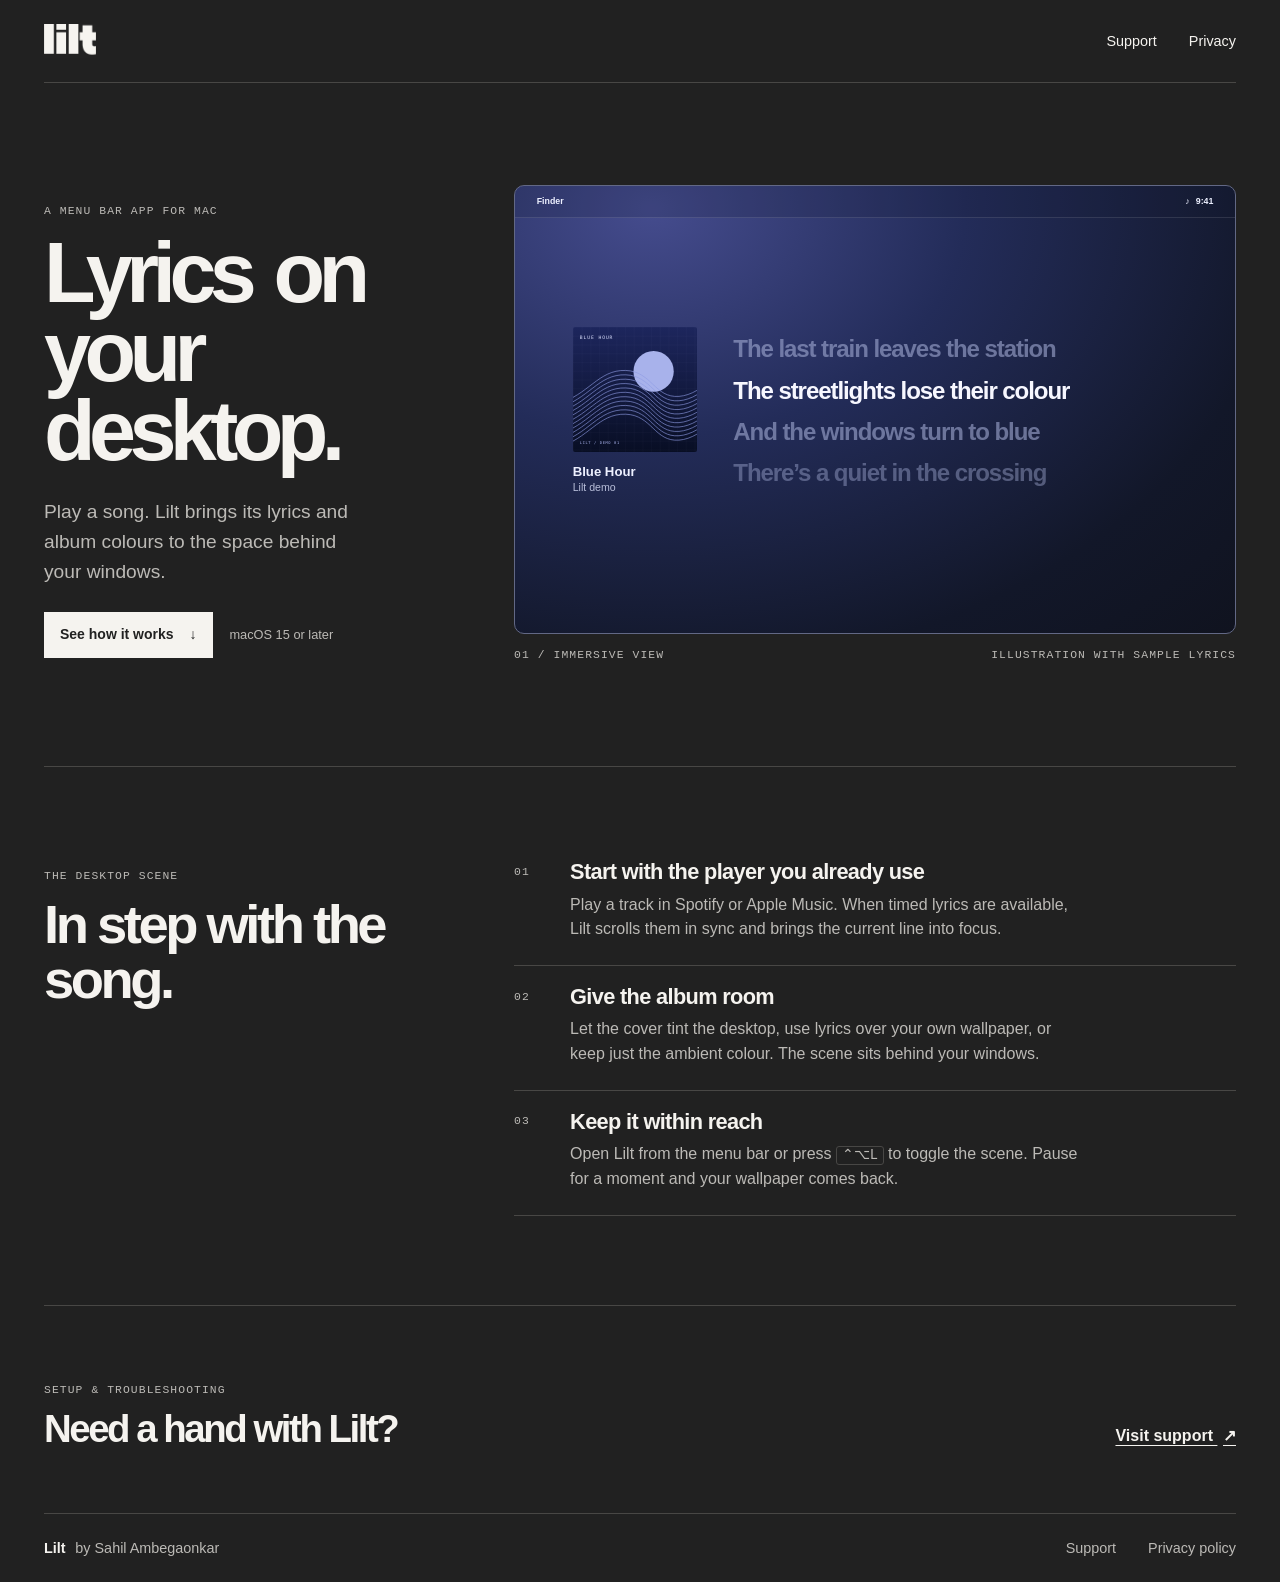
==== index.html @ 03b85907 "Build Lilt website, support, and privacy pages" ====
<!doctype html>
<html lang="en">
<head>
  <meta charset="utf-8">
  <meta name="viewport" content="width=device-width, initial-scale=1">
  <meta name="description" content="Lilt brings synchronized lyrics and album colours to your Mac desktop. Works with Spotify and Apple Music.">
  <meta name="theme-color" content="#212121">
  <title>Lilt — Lyrics on your desktop</title>
  <link rel="icon" href="assets/lilt.png">
  <link rel="stylesheet" href="assets/site.css">
</head>
<body>
  <a class="skip" href="#main">Skip to content</a>
  <header class="site-header wrap">
    <a class="wordmark" href="./" aria-label="Lilt home"><img src="assets/lilt.png" alt="Lilt" width="52" height="34"></a>
    <nav aria-label="Main navigation"><a href="support/">Support</a><a href="privacy/">Privacy</a></nav>
  </header>

  <main id="main" class="wrap">
    <section class="hero" aria-labelledby="headline">
      <div class="hero-copy">
        <p class="eyebrow">A menu bar app for Mac</p>
        <h1 id="headline">Lyrics on your desktop.</h1>
        <p class="lede">Play a song. Lilt brings its lyrics and album colours to the space behind your windows.</p>
        <div class="hero-actions">
          <a class="button" href="#how-it-works">See how it works <span aria-hidden="true">↓</span></a>
          <span class="platform">macOS 15 or later</span>
        </div>
      </div>

      <figure class="preview">
        <div class="scene" aria-hidden="true">
          <div class="scene-bar"><span>Finder</span><span class="scene-status">♪ <span>9:41</span></span></div>
          <div class="scene-content">
            <div class="record">
              <img src="assets/blue-hour.svg" alt="" width="400" height="400">
              <strong>Blue Hour</strong>
              <span>Lilt demo</span>
            </div>
            <div class="lines">
              <span>The last train leaves the station</span>
              <strong>The streetlights lose their colour</strong>
              <span>And the windows turn to blue</span>
              <span>There’s a quiet in the crossing</span>
            </div>
          </div>
        </div>
        <figcaption><span>01 / Immersive view</span><span>Illustration with sample lyrics</span></figcaption>
      </figure>
    </section>

    <section class="details" id="how-it-works" aria-labelledby="details-title">
      <div class="details-intro">
        <p class="eyebrow">The desktop scene</p>
        <h2 id="details-title">In step with the song.</h2>
      </div>
      <div class="feature-list">
        <div class="feature"><span aria-hidden="true">01</span><div><h3>Start with the player you already use</h3><p>Play a track in Spotify or Apple Music. When timed lyrics are available, Lilt scrolls them in sync and brings the current line into focus.</p></div></div>
        <div class="feature"><span aria-hidden="true">02</span><div><h3>Give the album room</h3><p>Let the cover tint the desktop, use lyrics over your own wallpaper, or keep just the ambient colour. The scene sits behind your windows.</p></div></div>
        <div class="feature"><span aria-hidden="true">03</span><div><h3>Keep it within reach</h3><p>Open Lilt from the menu bar or press <kbd>⌃⌥L</kbd> to toggle the scene. Pause for a moment and your wallpaper comes back.</p></div></div>
      </div>
    </section>

    <aside class="handoff" aria-label="Lilt support">
      <div><p class="eyebrow">Setup &amp; troubleshooting</p><h2>Need a hand with Lilt?</h2></div>
      <a class="text-link" href="support/">Visit support <span aria-hidden="true">↗</span></a>
    </aside>
  </main>
  <footer class="site-footer wrap">
    <p>Lilt <span>by Sahil Ambegaonkar</span></p>
    <nav aria-label="Footer navigation"><a href="support/">Support</a><a href="privacy/">Privacy policy</a></nav>
  </footer>
</body>
</html>
---- assets/site.css ----
:root {
  color-scheme: dark;
  --bg: #212121;
  --ink: #f5f3ef;
  --muted: #bcbab6;
  --line: #484745;
  --accent: #c3cbf4;
  --sans: -apple-system, BlinkMacSystemFont, "Helvetica Neue", Arial, sans-serif;
  --mono: ui-monospace, "SF Mono", Menlo, Consolas, monospace;
}
*, *::before, *::after { box-sizing: border-box; }
html { scroll-behavior: smooth; }
body { margin: 0; background: var(--bg); color: var(--ink); font: 1rem/1.55 var(--sans); }
img { display: block; max-width: 100%; }
a { color: inherit; text-underline-offset: .23em; }
a:hover { color: var(--accent); }
:focus-visible { outline: 2px solid var(--accent); outline-offset: 5px; }
.skip { position: absolute; z-index: 2; top: 12px; left: 12px; transform: translateY(-180%); background: var(--ink); color: var(--bg); padding: .6rem 1rem; }
.skip:focus { transform: none; color: var(--bg); }
.wrap { width: min(calc(100% - 88px), 1336px); margin-inline: auto; }
.site-header, .site-footer { display: flex; justify-content: space-between; align-items: center; gap: 1rem; }
.site-header { min-height: 83px; border-bottom: 1px solid var(--line); }
.site-header nav, .site-footer nav { display: flex; gap: clamp(1rem, 3vw, 2rem); }
.site-header nav a, .site-footer nav a { font-size: .9rem; text-decoration: none; }
.site-header [aria-current="page"] { text-decoration: underline; }
.wordmark { display: grid; place-items: center; width: 52px; height: 34px; overflow: hidden; }
.wordmark img { width: 110px; max-width: none; height: 110px; margin: -38px -29px; }
.eyebrow, figcaption, .feature > span { font: 500 .71rem/1.45 var(--mono); letter-spacing: .095em; text-transform: uppercase; color: var(--muted); }
.hero { display: grid; grid-template-columns: .72fr 1.28fr; align-items: center; gap: clamp(2rem, 5vw, 5rem); padding-block: clamp(4rem, 8vw, 8rem); }
.hero h1, .article-title { margin: .17em 0 .2em; font-size: clamp(3.6rem, 6.6vw, 6.85rem); font-weight: 750; line-height: .94; letter-spacing: -.078em; }
.lede { color: var(--muted); font-size: clamp(1.08rem, 1.5vw, 1.3rem); max-width: 29ch; margin: 1.6rem 0; }
.hero-actions { display: flex; flex-wrap: wrap; gap: .9rem 1.05rem; align-items: center; }
.button { display: inline-flex; gap: 1rem; align-items: center; background: var(--ink); color: var(--bg); padding: .75rem 1rem; text-decoration: none; font-size: .875rem; font-weight: 650; }
.button:hover { background: var(--accent); color: var(--bg); }
.platform { color: var(--muted); font-size: .8rem; }
.preview { margin: 0; min-width: 0; }
.scene { aspect-ratio: 1.61; position: relative; overflow: hidden; isolation: isolate; border: 1px solid #626885; border-radius: 10px; background: radial-gradient(ellipse at 19% 5%, #454c8e 0%, #232c59 38%, #121729 77%, #10131f 100%); }
.scene-bar { display: flex; justify-content: space-between; padding: 0 3%; align-items: center; height: 7%; border-bottom: 1px solid #ffffff1c; background: #15172c2e; color: #edf0ff; font: 600 clamp(.49rem, .69vw, .7rem)/1 var(--sans); }
.scene-status { display: flex; gap: .7em; }
.scene-content { height: 93%; display: grid; grid-template-columns: .28fr 1fr; align-items: center; gap: 6%; padding: 0 8% 4%; }
.record img { width: 100%; height: auto; border-radius: 2px; margin-bottom: 9%; }
.record strong, .record span { display: block; color: #edf0ff; font-size: clamp(.54rem, 1.03vw, .86rem); line-height: 1.32; }
.record span { color: #b9bfda; font-size: clamp(.49rem, .83vw, .72rem); }
.lines { display: grid; gap: .58em; color: #a4add5; font-size: clamp(.66rem, 1.88vw, 1.85rem); line-height: 1.13; letter-spacing: -.045em; font-weight: 680; }
.lines span { opacity: .59; filter: blur(.48px); }
.lines span:last-child { opacity: .43; }
.lines strong { color: #f7f7ff; font-weight: 750; }
figcaption { display: flex; justify-content: space-between; flex-wrap: wrap; gap: .4rem 1rem; margin-top: .85rem; }
.details { padding-block: clamp(3rem, 7vw, 6rem); border-top: 1px solid var(--line); display: grid; grid-template-columns: .72fr 1.28fr; gap: clamp(2rem, 5vw, 5rem); scroll-margin-top: 1rem; }
.details h2, .handoff h2 { font-size: clamp(2.35rem, 4.25vw, 4rem); line-height: 1.02; letter-spacing: -.064em; margin: .22em 0 0; }
.feature { display: grid; grid-template-columns: 3rem 1fr; gap: .5rem; padding: 1.1rem 0 1.45rem; border-bottom: 1px solid var(--line); }
.feature:first-child { padding-top: .15rem; }
.feature > span { padding-top: .43em; }
.feature h3 { margin: 0; font-size: clamp(1.15rem, 1.7vw, 1.45rem); letter-spacing: -.03em; line-height: 1.2; }
.feature p { margin: .45rem 0 0; color: var(--muted); max-width: 58ch; }
kbd { font: .86em var(--mono); border: 1px solid var(--line); border-radius: 3px; padding: .08em .34em; white-space: nowrap; }
.handoff { border-top: 1px solid var(--line); display: flex; flex-wrap: wrap; align-items: end; justify-content: space-between; gap: 1.5rem; padding-block: clamp(2.5rem, 5vw, 4.5rem); }
.handoff h2 { font-size: clamp(1.9rem, 3vw, 2.8rem); }
.text-link { font-weight: 650; white-space: nowrap; }
.text-link span { margin-left: .35em; }
.site-footer { padding-block: 1.45rem; border-top: 1px solid var(--line); color: var(--muted); }
.site-footer p { margin: 0; color: var(--ink); font-weight: 700; font-size: .9rem; }
.site-footer p span { margin-left: .4em; color: var(--muted); font-weight: 400; }
.article-head { padding: clamp(3.25rem, 8vw, 7rem) 0 2.5rem; border-bottom: 1px solid var(--line); }
.article-title { font-size: clamp(3.4rem, 7.3vw, 6.85rem); }
.article-head .lede { max-width: 50ch; margin-bottom: 0; }
.article-grid { display: grid; grid-template-columns: minmax(145px, .37fr) minmax(0, 1fr); gap: 2rem 5vw; padding-block: 3rem 4.5rem; }
.contents { align-self: start; position: sticky; top: 1.5rem; }
.contents p { margin-top: 0; }
.contents ul { list-style: none; margin: 0; padding: 0; display: grid; gap: .55rem; }
.contents a { color: var(--muted); font-size: .93rem; }
.contents a:hover { color: var(--ink); }
.prose { max-width: 68ch; }
.prose section + section { margin-top: 2.5rem; padding-top: 1.65rem; border-top: 1px solid var(--line); }
.prose section { scroll-margin-top: 1.5rem; }
.prose h2 { margin: 0 0 .65rem; font-size: clamp(1.5rem, 2.65vw, 2.1rem); letter-spacing: -.045em; line-height: 1.12; }
.prose h3 { margin: 1.3rem 0 .25rem; font-size: 1.1rem; }
.prose p, .prose li { color: var(--muted); }
.prose p { margin: .5rem 0 1rem; }
.prose strong, .prose a { color: var(--ink); }
.prose li + li { margin-top: .4rem; }
.prose code { font: .86em var(--mono); overflow-wrap: anywhere; }
.contact-address { overflow-wrap: anywhere; }
@media (max-width: 950px) {
  .wrap { width: calc(100% - 60px); }
  .hero { grid-template-columns: 1fr; padding-top: 3.7rem; }
  .hero h1 { max-width: 10ch; }
  .lines { font-size: clamp(.8rem, 3.2vw, 1.7rem); }
  .scene-bar, .record strong { font-size: clamp(.58rem, 1.6vw, .83rem); }
  .record span { font-size: clamp(.52rem, 1.4vw, .73rem); }
}
@media (max-width: 640px) {
  .wrap { width: calc(100% - 36px); }
  .site-header { min-height: 63px; }
  .hero { padding-block: 3rem; }
  .hero h1, .article-title { font-size: clamp(3.25rem, 13vw, 5.5rem); }
  .details, .article-grid { grid-template-columns: 1fr; }
  .article-grid { padding-top: 1.6rem; }
  .contents { position: static; border-bottom: 1px solid var(--line); padding-bottom: 1.25rem; }
  .contents ul { display: flex; flex-wrap: wrap; gap: .55rem 1rem; }
  .feature { grid-template-columns: 2rem 1fr; }
  .site-footer { align-items: start; flex-direction: column; }
}
@media (prefers-reduced-motion: reduce) { html { scroll-behavior: auto; } }

.hero h1, .article-title { word-spacing: .075em; }
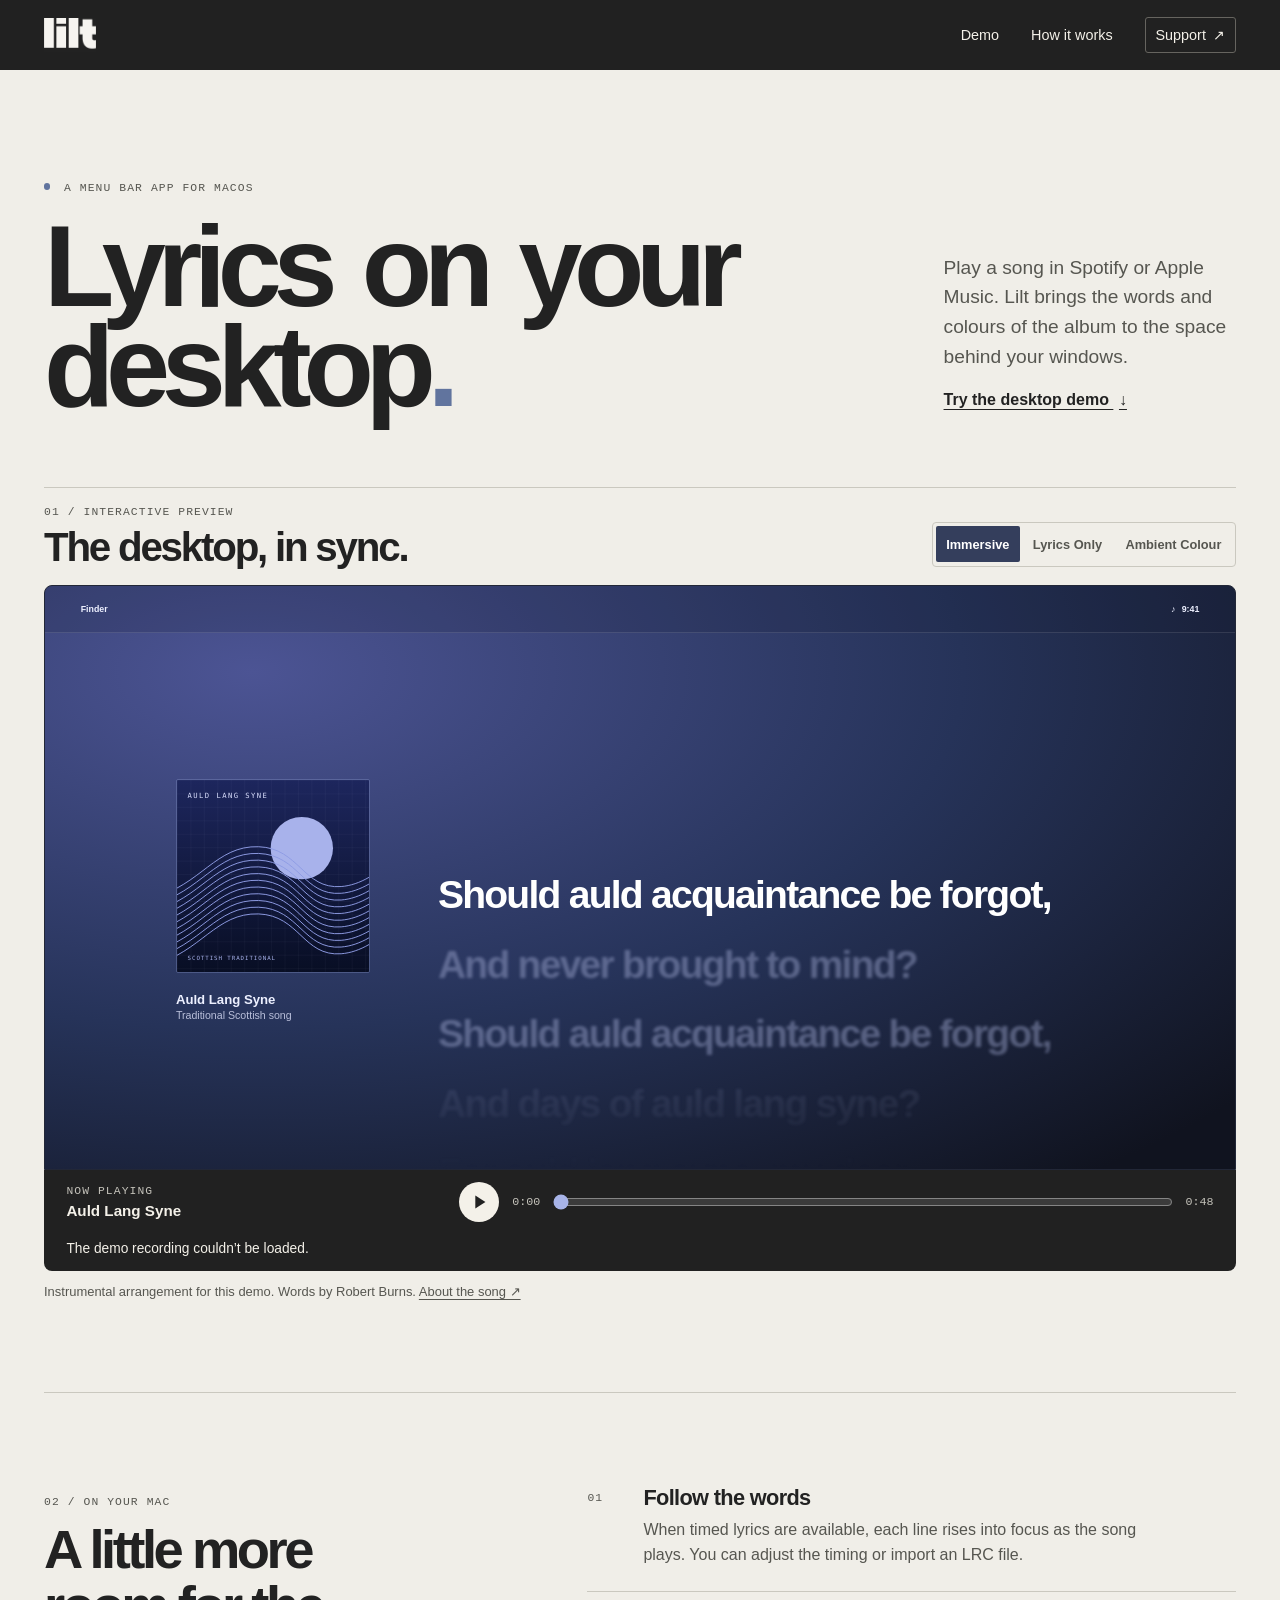
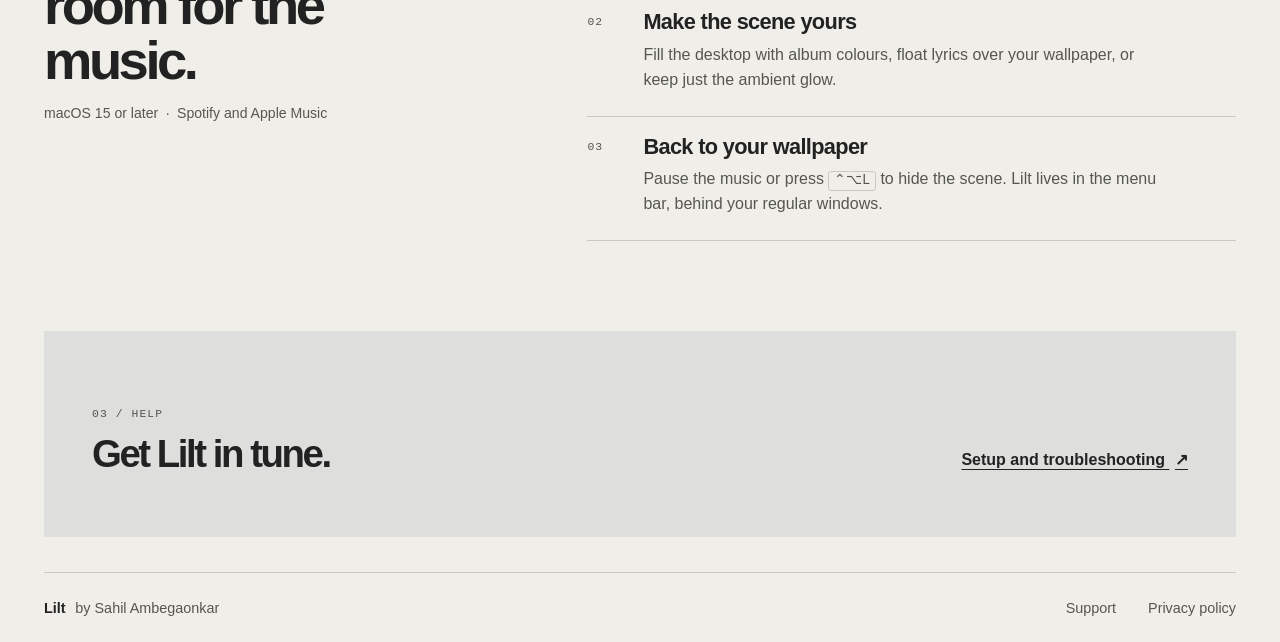
==== commit 6f47cd40: "Redesign Lilt site and add a synchronized song demo" ====
--- a/index.html
+++ b/index.html
@@ -8,62 +8,93 @@
   <title>Lilt — Lyrics on your desktop</title>
   <link rel="icon" href="assets/lilt.png">
   <link rel="stylesheet" href="assets/site.css">
+  <script defer src="assets/demo.js"></script>
 </head>
-<body>
+<body class="home">
   <a class="skip" href="#main">Skip to content</a>
-  <header class="site-header wrap">
-    <a class="wordmark" href="./" aria-label="Lilt home"><img src="assets/lilt.png" alt="Lilt" width="52" height="34"></a>
-    <nav aria-label="Main navigation"><a href="support/">Support</a><a href="privacy/">Privacy</a></nav>
-  </header>
+  <div class="nav-shell">
+    <header class="site-header wrap">
+      <a class="wordmark" href="./" aria-label="Lilt home"><img src="assets/lilt.png" alt="Lilt" width="52" height="34"></a>
+      <nav aria-label="Main navigation"><a href="#demo">Demo</a><a href="#how-it-works">How it works</a><a class="nav-support" href="support/">Support <span aria-hidden="true">↗</span></a></nav>
+    </header>
+  </div>
 
   <main id="main" class="wrap">
     <section class="hero" aria-labelledby="headline">
       <div class="hero-copy">
-        <p class="eyebrow">A menu bar app for Mac</p>
-        <h1 id="headline">Lyrics on your desktop.</h1>
-        <p class="lede">Play a song. Lilt brings its lyrics and album colours to the space behind your windows.</p>
-        <div class="hero-actions">
-          <a class="button" href="#how-it-works">See how it works <span aria-hidden="true">↓</span></a>
-          <span class="platform">macOS 15 or later</span>
+        <p class="eyebrow"><span class="signal" aria-hidden="true"></span> A menu bar app for macOS</p>
+        <h1 id="headline">Lyrics on your<br> desktop<span>.</span></h1>
+      </div>
+      <div class="hero-aside">
+        <p class="lede">Play a song in Spotify or Apple Music. Lilt brings the words and colours of the album to the space behind your windows.</p>
+        <a class="text-link" href="#demo">Try the desktop demo <span aria-hidden="true">↓</span></a>
+      </div>
+    </section>
+
+    <section class="demo" id="demo" aria-labelledby="demo-title">
+      <div class="demo-heading">
+        <div><p class="eyebrow">01 / Interactive preview</p><h2 id="demo-title">The desktop, in sync.</h2></div>
+        <div class="mode-switch" role="group" aria-label="Desktop mode" hidden>
+          <button type="button" data-mode="immersive" aria-pressed="true">Immersive</button>
+          <button type="button" data-mode="lyrics" aria-pressed="false">Lyrics Only</button>
+          <button type="button" data-mode="ambient" aria-pressed="false">Ambient Colour</button>
         </div>
       </div>
 
-      <figure class="preview">
-        <div class="scene" aria-hidden="true">
-          <div class="scene-bar"><span>Finder</span><span class="scene-status">♪ <span>9:41</span></span></div>
-          <div class="scene-content">
-            <div class="record">
-              <img src="assets/blue-hour.svg" alt="" width="400" height="400">
-              <strong>Blue Hour</strong>
-              <span>Lilt demo</span>
-            </div>
+      <div class="scene" data-mode="immersive" aria-hidden="true">
+        <div class="scene-colour"></div>
+        <div class="scene-bar"><span>Finder</span><span class="scene-status">♪ <span>9:41</span></span></div>
+        <div class="scene-content">
+          <div class="record">
+            <img src="assets/auld-lang-syne.svg" alt="" width="400" height="400">
+            <strong>Auld Lang Syne</strong>
+            <span>Traditional Scottish song</span>
+          </div>
+          <div class="lyric-window">
             <div class="lines">
-              <span>The last train leaves the station</span>
-              <strong>The streetlights lose their colour</strong>
-              <span>And the windows turn to blue</span>
-              <span>There’s a quiet in the crossing</span>
+              <span class="is-current">Should auld acquaintance be forgot,</span>
+              <span>And never brought to mind?</span>
+              <span>Should auld acquaintance be forgot,</span>
+              <span>And days of auld lang syne?</span>
+              <span>For auld lang syne, my dear,</span>
+              <span>For auld lang syne,</span>
+              <span>We’ll tak a cup o’ kindness yet,</span>
+              <span>For auld lang syne.</span>
             </div>
           </div>
         </div>
-        <figcaption><span>01 / Immersive view</span><span>Illustration with sample lyrics</span></figcaption>
-      </figure>
+      </div>
+
+      <div class="transport">
+        <div class="track-meta"><span class="eyebrow">Now playing</span><strong>Auld Lang Syne</strong></div>
+        <audio controls preload="metadata" src="assets/auld-lang-syne.m4a"></audio>
+        <div class="player-controls" hidden>
+          <button type="button" class="play" aria-label="Play demo"><svg viewBox="0 0 24 24" aria-hidden="true"><path class="play-icon" d="M8 5v14l11-7z"/><path class="pause-icon" d="M7 5h3v14H7zm7 0h3v14h-3z"/></svg></button>
+          <time class="elapsed">0:00</time>
+          <input class="seek" type="range" aria-label="Playback position" min="0" max="48" step=".1" value="0">
+          <time class="duration">0:48</time>
+        </div>
+        <p class="playback-error" role="status" hidden></p>
+      </div>
+      <p class="demo-note">Instrumental arrangement for this demo. Words by Robert Burns. <a href="https://blogs.loc.gov/music/2018/12/auld-lang-syne-sharing-a-cup-of-kindness-with-old-friends/">About the song ↗</a></p>
     </section>
 
     <section class="details" id="how-it-works" aria-labelledby="details-title">
       <div class="details-intro">
-        <p class="eyebrow">The desktop scene</p>
-        <h2 id="details-title">In step with the song.</h2>
+        <p class="eyebrow">02 / On your Mac</p>
+        <h2 id="details-title">A little more room for the music.</h2>
+        <p class="compatibility">macOS 15 or later <span>·</span> Spotify and Apple Music</p>
       </div>
       <div class="feature-list">
-        <div class="feature"><span aria-hidden="true">01</span><div><h3>Start with the player you already use</h3><p>Play a track in Spotify or Apple Music. When timed lyrics are available, Lilt scrolls them in sync and brings the current line into focus.</p></div></div>
-        <div class="feature"><span aria-hidden="true">02</span><div><h3>Give the album room</h3><p>Let the cover tint the desktop, use lyrics over your own wallpaper, or keep just the ambient colour. The scene sits behind your windows.</p></div></div>
-        <div class="feature"><span aria-hidden="true">03</span><div><h3>Keep it within reach</h3><p>Open Lilt from the menu bar or press <kbd>⌃⌥L</kbd> to toggle the scene. Pause for a moment and your wallpaper comes back.</p></div></div>
+        <div class="feature"><span aria-hidden="true">01</span><div><h3>Follow the words</h3><p>When timed lyrics are available, each line rises into focus as the song plays. You can adjust the timing or import an LRC file.</p></div></div>
+        <div class="feature"><span aria-hidden="true">02</span><div><h3>Make the scene yours</h3><p>Fill the desktop with album colours, float lyrics over your wallpaper, or keep just the ambient glow.</p></div></div>
+        <div class="feature"><span aria-hidden="true">03</span><div><h3>Back to your wallpaper</h3><p>Pause the music or press <kbd>⌃⌥L</kbd> to hide the scene. Lilt lives in the menu bar, behind your regular windows.</p></div></div>
       </div>
     </section>
 
     <aside class="handoff" aria-label="Lilt support">
-      <div><p class="eyebrow">Setup &amp; troubleshooting</p><h2>Need a hand with Lilt?</h2></div>
-      <a class="text-link" href="support/">Visit support <span aria-hidden="true">↗</span></a>
+      <div><p class="eyebrow">03 / Help</p><h2>Get Lilt in tune.</h2></div>
+      <a class="text-link" href="support/">Setup and troubleshooting <span aria-hidden="true">↗</span></a>
     </aside>
   </main>
   <footer class="site-footer wrap">
--- a/assets/site.css
+++ b/assets/site.css
@@ -104,3 +104,86 @@
 @media (prefers-reduced-motion: reduce) { html { scroll-behavior: auto; } }
 
 .hero h1, .article-title { word-spacing: .075em; }
+
+/* Editorial layout and the interactive desktop */
+:root { color-scheme: light; --bg: #f0eee8; --ink: #222222; --muted: #565650; --line: #cac8bf; --accent: #34467d; }
+[hidden] { display: none !important; }
+.nav-shell { background: #212121; color: #f4f1e9; }
+.nav-shell .site-header { border-bottom: 0; min-height: 70px; }
+.nav-shell nav { align-items: center; }
+.nav-shell a:hover { color: #c3cbf4; }
+.nav-shell :focus-visible { outline-color: #c3cbf4; }
+.nav-support { border: 1px solid #66645f; border-radius: 3px; padding: .36rem .62rem; }
+.nav-support span { margin-left: .2rem; }
+.hero { grid-template-columns: 1fr .35fr; align-items: end; padding-block: clamp(3.5rem, 7.7vw, 7rem) clamp(2.7rem, 5.5vw, 5rem); }
+.hero h1 { font-size: clamp(4.4rem, 9vw, 9rem); line-height: .87; margin-bottom: 0; letter-spacing: -.072em; word-spacing: .075em; }
+.hero h1 span { color: #61749e; }
+.hero-aside { padding-bottom: .25rem; }
+.hero-aside .lede { margin: 0 0 1rem; max-width: 29ch; }
+.signal { display: inline-block; width: .57em; height: .57em; margin: 0 .5em .09em 0; background: #61749e; border-radius: 50%; }
+.demo, .details { scroll-margin-top: 1.25rem; }
+.demo-heading { border-top: 1px solid var(--line); display: flex; align-items: end; justify-content: space-between; flex-wrap: wrap; gap: 1rem; padding: 1rem 0 1.15rem; }
+.demo-heading .eyebrow { margin: 0 0 .4rem; }
+.demo-heading h2 { font-size: clamp(1.45rem, 3.15vw, 2.65rem); line-height: 1; letter-spacing: -.055em; margin: 0; }
+.mode-switch { display: flex; flex-wrap: wrap; align-items: center; gap: .2rem; padding: .22rem; border: 1px solid var(--line); border-radius: 4px; }
+.mode-switch button { min-height: 36px; border: 0; border-radius: 2px; padding: .36rem .63rem; background: transparent; color: var(--muted); font: 650 .8rem var(--sans); cursor: pointer; }
+.mode-switch button:hover { background: #e0ded7; }
+.mode-switch [aria-pressed="true"], .mode-switch [aria-pressed="true"]:hover { color: #fff; background: #343e5c; }
+.scene { aspect-ratio: 2.04; min-height: 240px; background: #252737; border-color: #222737; border-radius: 8px 8px 0 0; }
+.scene-colour { position: absolute; inset: -18%; z-index: -1; background: radial-gradient(ellipse at 26% 24%, #4c5494 0%, #263359 42%, #10131f 77%); }
+.scene.is-playing .scene-colour { animation: drift 20s ease-in-out infinite alternate; }
+@keyframes drift { to { transform: translate(9%, -4%) scale(1.09); } }
+.scene-bar { height: 8%; min-height: 24px; }
+.scene-content { height: 92%; grid-template-columns: minmax(0, .29fr) minmax(0, 1fr); gap: 7%; padding: 0 11%; }
+.record img { border: 1px solid #8c9cce55; }
+.lyric-window { position: relative; height: 100%; min-width: 0; overflow: hidden; mask-image: linear-gradient(transparent, #000 20%, #000 77%, transparent); }
+.lines { position: absolute; top: 49%; left: 0; right: 0; transform: translateY(var(--lyric-offset, -.56em)); transition: transform .68s cubic-bezier(.22,.68,.26,1); font-size: clamp(.9rem, 3.05vw, 3.1rem); gap: .65em; }
+.lines.snap { transition: none; }
+.lines span { display: block; padding-inline: 3px; opacity: .44; filter: blur(1.6px); transition: opacity .62s ease, filter .62s ease, color .62s ease; }
+.lines span.is-current { color: #fff; opacity: 1; filter: none; }
+.lines span.is-far { opacity: .18; }
+.scene[data-mode="lyrics"] .scene-colour { background: linear-gradient(135deg, #142424, #2c514b 50%, #101d1d); }
+.scene[data-mode="lyrics"] .scene-content { grid-template-columns: 1fr; padding-inline: 19%; }
+.scene[data-mode="lyrics"] .record, .scene[data-mode="ambient"] .scene-content { display: none; }
+.transport { display: grid; grid-template-columns: minmax(8rem,.5fr) minmax(0,1fr); gap: 1rem; align-items: center; background: #212121; color: #f4f1e9; padding: .75rem clamp(.8rem, 2vw, 1.4rem); border-radius: 0 0 8px 8px; }
+.transport .eyebrow, .transport time { color: #c5c3bb; }
+.transport :focus-visible { outline-color: #c3cbf4; }
+.track-meta { display: grid; gap: .12rem; line-height: 1.25; }
+.track-meta strong { font-size: .95rem; }
+.transport audio { width: 100%; }
+.player-controls { display: grid; grid-template-columns: 40px auto minmax(0,1fr) auto; align-items: center; gap: clamp(.35rem, 1.3vw, .8rem); }
+.player-controls time { font: .73rem var(--mono); }
+.play { display: grid; place-items: center; width: 40px; height: 40px; border-radius: 50%; border: 0; background: #f4f1e9; color: #212121; cursor: pointer; }
+.play:hover { background: #c3cbf4; }
+.play svg { width: 22px; height: 22px; fill: currentColor; }
+.play .pause-icon, .play.is-playing .play-icon { display: none; }
+.play.is-playing .pause-icon { display: block; }
+.seek { width: 100%; margin: 0; accent-color: #a8b4e8; cursor: pointer; }
+.playback-error { grid-column: 1 / -1; margin: 0; font-size: .86rem; }
+.demo-note { color: var(--muted); margin: .7rem 0 0; font-size: .81rem; }
+.details { margin-top: clamp(3rem, 7vw, 6rem); grid-template-columns: .85fr 1.15fr; }
+.details-intro h2 { max-width: 11ch; }
+.compatibility { color: var(--muted); font-size: .88rem; }
+.compatibility span { padding-inline: .25em; }
+.handoff { background: #dedfdc; border: 0; padding-inline: clamp(1rem, 4vw, 3rem); margin-bottom: 2.2rem; }
+@media (max-width: 950px) {
+  .hero { grid-template-columns: 1fr .42fr; gap: 1.5rem; }
+  .hero h1 { max-width: none; font-size: clamp(3.8rem, 9.5vw, 6.2rem); }
+}
+@media (max-width: 700px) {
+  .hero, .details { grid-template-columns: 1fr; }
+  .hero h1 { font-size: clamp(3.55rem, 11.6vw, 5.8rem); }
+  .hero-aside .lede { max-width: 34ch; }
+  .nav-shell .site-header { min-height: 62px; }
+  .nav-shell nav { gap: .7rem; }
+  .nav-shell nav a { font-size: .78rem; }
+  .scene { aspect-ratio: 1.63; }
+  .scene-content { padding-inline: 7%; gap: 6%; grid-template-columns: minmax(0, .35fr) minmax(0, 1fr); }
+  .lines { font-size: clamp(.94rem, 3.65vw, 1.6rem); }
+  .scene[data-mode="lyrics"] .scene-content { padding-inline: 11%; }
+  .transport { grid-template-columns: 1fr; gap: .7rem; }
+}
+@media (prefers-reduced-motion: reduce) {
+  .scene.is-playing .scene-colour { animation: none; }
+  .lines, .lines span { transition: none; }
+}
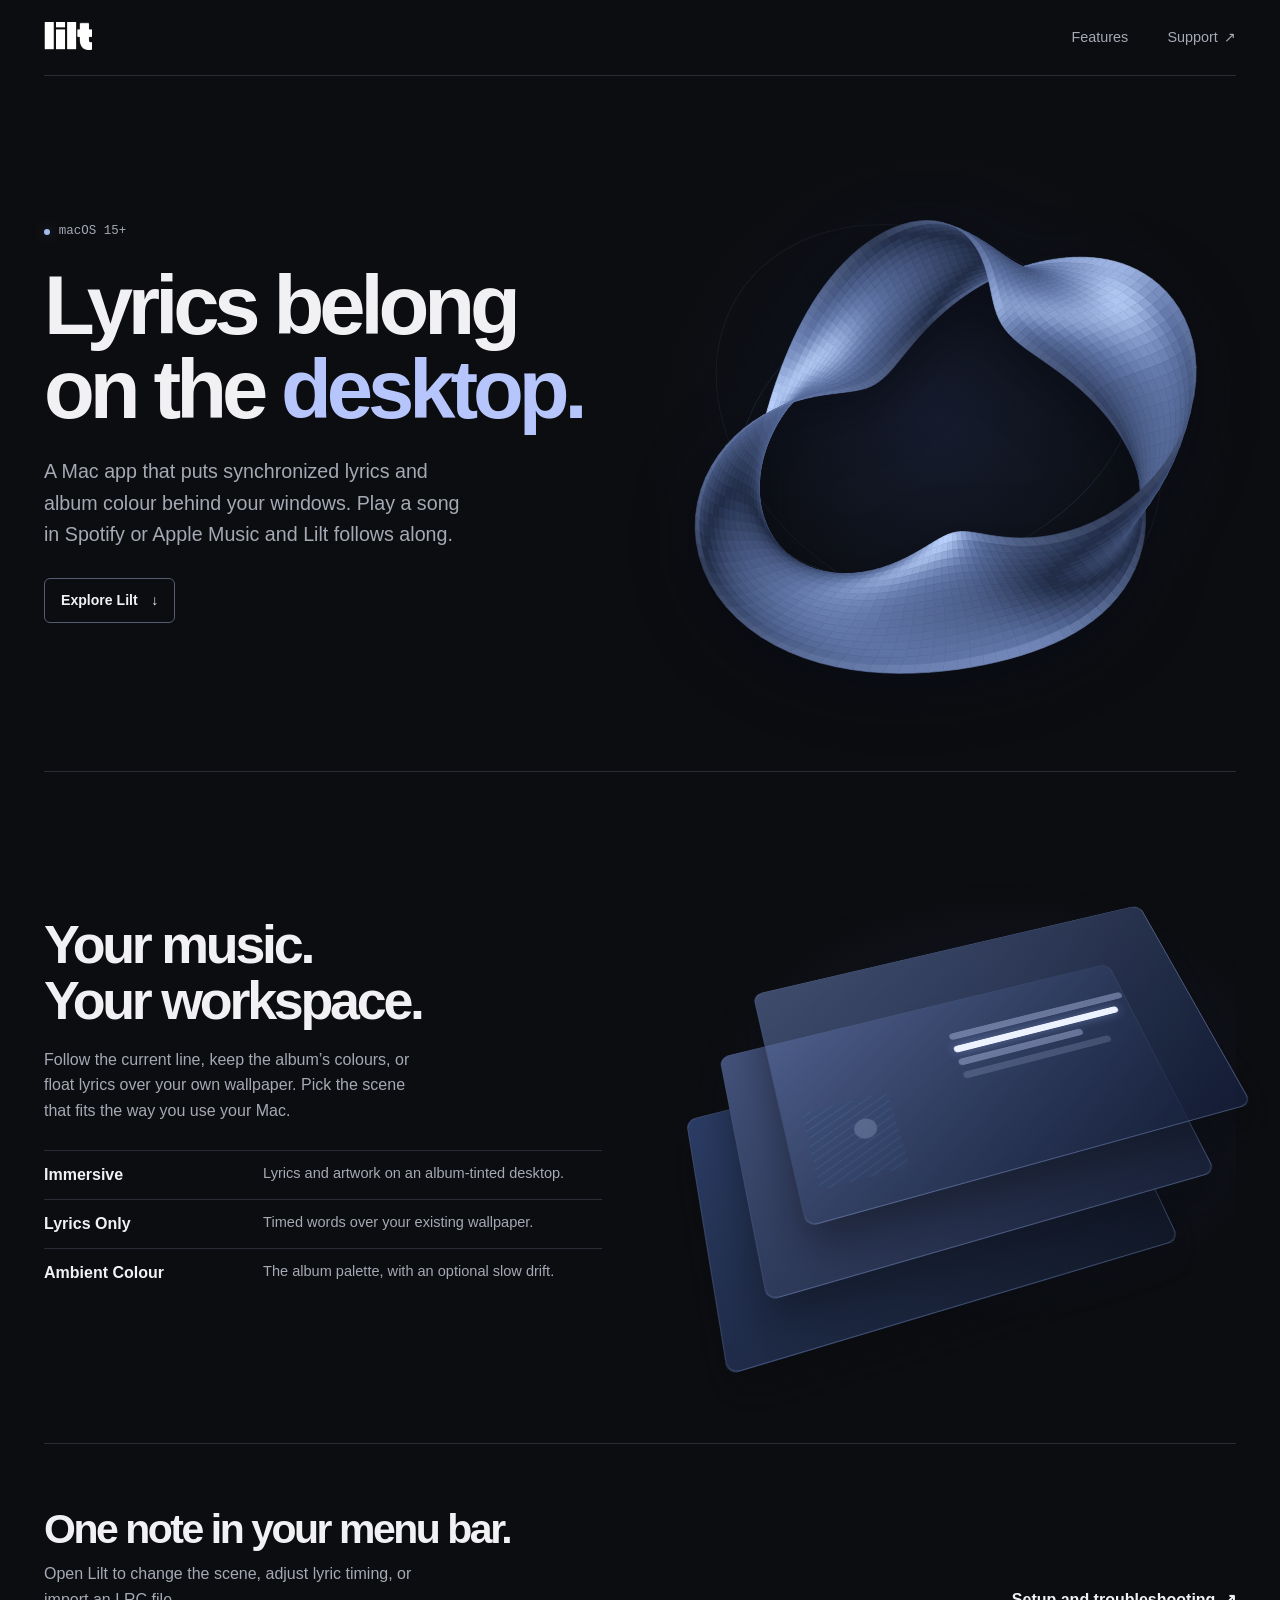
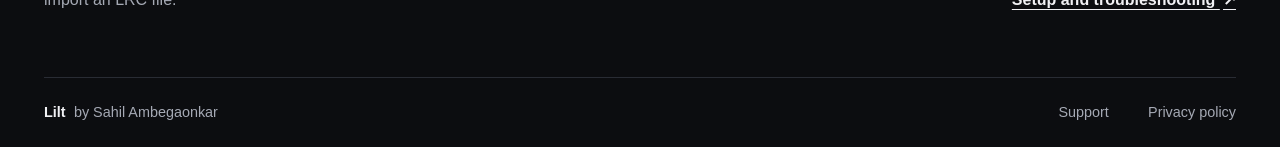
==== commit 3b36eeea: "Replace the demo with a dark 3D product site" ====
--- a/index.html
+++ b/index.html
@@ -3,99 +3,61 @@
 <head>
   <meta charset="utf-8">
   <meta name="viewport" content="width=device-width, initial-scale=1">
-  <meta name="description" content="Lilt brings synchronized lyrics and album colours to your Mac desktop. Works with Spotify and Apple Music.">
-  <meta name="theme-color" content="#212121">
+  <meta name="description" content="Lilt puts synced lyrics and album colours on your Mac desktop. Works with Spotify and Apple Music.">
+  <meta name="theme-color" content="#0c0d10">
   <title>Lilt — Lyrics on your desktop</title>
   <link rel="icon" href="assets/lilt.png">
   <link rel="stylesheet" href="assets/site.css">
-  <script defer src="assets/demo.js"></script>
+  <script defer src="assets/scene.js"></script>
 </head>
-<body class="home">
+<body>
   <a class="skip" href="#main">Skip to content</a>
-  <div class="nav-shell">
-    <header class="site-header wrap">
-      <a class="wordmark" href="./" aria-label="Lilt home"><img src="assets/lilt.png" alt="Lilt" width="52" height="34"></a>
-      <nav aria-label="Main navigation"><a href="#demo">Demo</a><a href="#how-it-works">How it works</a><a class="nav-support" href="support/">Support <span aria-hidden="true">↗</span></a></nav>
-    </header>
-  </div>
+  <header class="site-header wrap">
+    <a class="wordmark" href="./" aria-label="Lilt home"><img src="assets/lilt.png" alt="Lilt" width="48" height="31"></a>
+    <nav aria-label="Main navigation">
+      <a href="#features">Features</a>
+      <a href="support/">Support <span aria-hidden="true">↗</span></a>
+    </nav>
+  </header>
 
-  <main id="main" class="wrap">
-    <section class="hero" aria-labelledby="headline">
+  <main id="main">
+    <section class="hero wrap" aria-labelledby="headline">
       <div class="hero-copy">
-        <p class="eyebrow"><span class="signal" aria-hidden="true"></span> A menu bar app for macOS</p>
-        <h1 id="headline">Lyrics on your<br> desktop<span>.</span></h1>
+        <p class="platform"><span></span> macOS 15+</p>
+        <h1 id="headline">Lyrics belong<br> on the <em>desktop.</em></h1>
+        <p class="lede">A Mac app that puts synchronized lyrics and album colour behind your windows. Play a song in Spotify or Apple Music and Lilt follows along.</p>
+        <a class="hero-link" href="#features">Explore Lilt <span aria-hidden="true">↓</span></a>
       </div>
-      <div class="hero-aside">
-        <p class="lede">Play a song in Spotify or Apple Music. Lilt brings the words and colours of the album to the space behind your windows.</p>
-        <a class="text-link" href="#demo">Try the desktop demo <span aria-hidden="true">↓</span></a>
+      <div class="sculpture" aria-hidden="true">
+        <div class="orbit orbit-outer"></div><div class="orbit orbit-inner"></div>
+        <div class="fallback-form"></div>
+        <canvas></canvas>
       </div>
     </section>
 
-    <section class="demo" id="demo" aria-labelledby="demo-title">
-      <div class="demo-heading">
-        <div><p class="eyebrow">01 / Interactive preview</p><h2 id="demo-title">The desktop, in sync.</h2></div>
-        <div class="mode-switch" role="group" aria-label="Desktop mode" hidden>
-          <button type="button" data-mode="immersive" aria-pressed="true">Immersive</button>
-          <button type="button" data-mode="lyrics" aria-pressed="false">Lyrics Only</button>
-          <button type="button" data-mode="ambient" aria-pressed="false">Ambient Colour</button>
+    <section id="features" class="features wrap" aria-labelledby="features-title">
+      <div class="feature-copy">
+        <h2 id="features-title">Your music.<br>Your workspace.</h2>
+        <p>Follow the current line, keep the album’s colours, or float lyrics over your own wallpaper. Pick the scene that fits the way you use your Mac.</p>
+        <dl class="feature-list">
+          <div><dt>Immersive</dt><dd>Lyrics and artwork on an album-tinted desktop.</dd></div>
+          <div><dt>Lyrics Only</dt><dd>Timed words over your existing wallpaper.</dd></div>
+          <div><dt>Ambient Colour</dt><dd>The album palette, with an optional slow drift.</dd></div>
+        </dl>
+      </div>
+      <div class="layers" aria-hidden="true">
+        <div class="layer layer-back"></div>
+        <div class="layer layer-middle"><div class="layer-art"></div></div>
+        <div class="layer layer-front">
+          <div class="layer-lines"><i></i><i></i><i></i><i></i></div>
         </div>
-      </div>
-
-      <div class="scene" data-mode="immersive" aria-hidden="true">
-        <div class="scene-colour"></div>
-        <div class="scene-bar"><span>Finder</span><span class="scene-status">♪ <span>9:41</span></span></div>
-        <div class="scene-content">
-          <div class="record">
-            <img src="assets/auld-lang-syne.svg" alt="" width="400" height="400">
-            <strong>Auld Lang Syne</strong>
-            <span>Traditional Scottish song</span>
-          </div>
-          <div class="lyric-window">
-            <div class="lines">
-              <span class="is-current">Should auld acquaintance be forgot,</span>
-              <span>And never brought to mind?</span>
-              <span>Should auld acquaintance be forgot,</span>
-              <span>And days of auld lang syne?</span>
-              <span>For auld lang syne, my dear,</span>
-              <span>For auld lang syne,</span>
-              <span>We’ll tak a cup o’ kindness yet,</span>
-              <span>For auld lang syne.</span>
-            </div>
-          </div>
-        </div>
-      </div>
-
-      <div class="transport">
-        <div class="track-meta"><span class="eyebrow">Now playing</span><strong>Auld Lang Syne</strong></div>
-        <audio controls preload="metadata" src="assets/auld-lang-syne.m4a"></audio>
-        <div class="player-controls" hidden>
-          <button type="button" class="play" aria-label="Play demo"><svg viewBox="0 0 24 24" aria-hidden="true"><path class="play-icon" d="M8 5v14l11-7z"/><path class="pause-icon" d="M7 5h3v14H7zm7 0h3v14h-3z"/></svg></button>
-          <time class="elapsed">0:00</time>
-          <input class="seek" type="range" aria-label="Playback position" min="0" max="48" step=".1" value="0">
-          <time class="duration">0:48</time>
-        </div>
-        <p class="playback-error" role="status" hidden></p>
-      </div>
-      <p class="demo-note">Instrumental arrangement for this demo. Words by Robert Burns. <a href="https://blogs.loc.gov/music/2018/12/auld-lang-syne-sharing-a-cup-of-kindness-with-old-friends/">About the song ↗</a></p>
-    </section>
-
-    <section class="details" id="how-it-works" aria-labelledby="details-title">
-      <div class="details-intro">
-        <p class="eyebrow">02 / On your Mac</p>
-        <h2 id="details-title">A little more room for the music.</h2>
-        <p class="compatibility">macOS 15 or later <span>·</span> Spotify and Apple Music</p>
-      </div>
-      <div class="feature-list">
-        <div class="feature"><span aria-hidden="true">01</span><div><h3>Follow the words</h3><p>When timed lyrics are available, each line rises into focus as the song plays. You can adjust the timing or import an LRC file.</p></div></div>
-        <div class="feature"><span aria-hidden="true">02</span><div><h3>Make the scene yours</h3><p>Fill the desktop with album colours, float lyrics over your wallpaper, or keep just the ambient glow.</p></div></div>
-        <div class="feature"><span aria-hidden="true">03</span><div><h3>Back to your wallpaper</h3><p>Pause the music or press <kbd>⌃⌥L</kbd> to hide the scene. Lilt lives in the menu bar, behind your regular windows.</p></div></div>
       </div>
     </section>
 
-    <aside class="handoff" aria-label="Lilt support">
-      <div><p class="eyebrow">03 / Help</p><h2>Get Lilt in tune.</h2></div>
-      <a class="text-link" href="support/">Setup and troubleshooting <span aria-hidden="true">↗</span></a>
-    </aside>
+    <section class="setup wrap" aria-labelledby="setup-title">
+      <div><h2 id="setup-title">One note in your menu bar.</h2><p>Open Lilt to change the scene, adjust lyric timing, or import an LRC file.</p></div>
+      <a href="support/">Setup and troubleshooting <span aria-hidden="true">↗</span></a>
+    </section>
   </main>
   <footer class="site-footer wrap">
     <p>Lilt <span>by Sahil Ambegaonkar</span></p>
--- a/assets/site.css
+++ b/assets/site.css
@@ -1,69 +1,83 @@
 :root {
   color-scheme: dark;
-  --bg: #212121;
-  --ink: #f5f3ef;
-  --muted: #bcbab6;
-  --line: #484745;
-  --accent: #c3cbf4;
+  --background: #0c0d10;
+  --ink: #f1f1f4;
+  --muted: #a5a9b4;
+  --line: #292c34;
+  --accent: #b6c6fc;
   --sans: -apple-system, BlinkMacSystemFont, "Helvetica Neue", Arial, sans-serif;
   --mono: ui-monospace, "SF Mono", Menlo, Consolas, monospace;
 }
+
 *, *::before, *::after { box-sizing: border-box; }
 html { scroll-behavior: smooth; }
-body { margin: 0; background: var(--bg); color: var(--ink); font: 1rem/1.55 var(--sans); }
+body { margin: 0; background: var(--background); color: var(--ink); font: 1rem/1.6 var(--sans); }
 img { display: block; max-width: 100%; }
-a { color: inherit; text-underline-offset: .23em; }
+a { color: inherit; text-underline-offset: .24em; }
 a:hover { color: var(--accent); }
 :focus-visible { outline: 2px solid var(--accent); outline-offset: 5px; }
-.skip { position: absolute; z-index: 2; top: 12px; left: 12px; transform: translateY(-180%); background: var(--ink); color: var(--bg); padding: .6rem 1rem; }
-.skip:focus { transform: none; color: var(--bg); }
-.wrap { width: min(calc(100% - 88px), 1336px); margin-inline: auto; }
-.site-header, .site-footer { display: flex; justify-content: space-between; align-items: center; gap: 1rem; }
-.site-header { min-height: 83px; border-bottom: 1px solid var(--line); }
-.site-header nav, .site-footer nav { display: flex; gap: clamp(1rem, 3vw, 2rem); }
-.site-header nav a, .site-footer nav a { font-size: .9rem; text-decoration: none; }
-.site-header [aria-current="page"] { text-decoration: underline; }
-.wordmark { display: grid; place-items: center; width: 52px; height: 34px; overflow: hidden; }
-.wordmark img { width: 110px; max-width: none; height: 110px; margin: -38px -29px; }
-.eyebrow, figcaption, .feature > span { font: 500 .71rem/1.45 var(--mono); letter-spacing: .095em; text-transform: uppercase; color: var(--muted); }
-.hero { display: grid; grid-template-columns: .72fr 1.28fr; align-items: center; gap: clamp(2rem, 5vw, 5rem); padding-block: clamp(4rem, 8vw, 8rem); }
-.hero h1, .article-title { margin: .17em 0 .2em; font-size: clamp(3.6rem, 6.6vw, 6.85rem); font-weight: 750; line-height: .94; letter-spacing: -.078em; }
-.lede { color: var(--muted); font-size: clamp(1.08rem, 1.5vw, 1.3rem); max-width: 29ch; margin: 1.6rem 0; }
-.hero-actions { display: flex; flex-wrap: wrap; gap: .9rem 1.05rem; align-items: center; }
-.button { display: inline-flex; gap: 1rem; align-items: center; background: var(--ink); color: var(--bg); padding: .75rem 1rem; text-decoration: none; font-size: .875rem; font-weight: 650; }
-.button:hover { background: var(--accent); color: var(--bg); }
-.platform { color: var(--muted); font-size: .8rem; }
-.preview { margin: 0; min-width: 0; }
-.scene { aspect-ratio: 1.61; position: relative; overflow: hidden; isolation: isolate; border: 1px solid #626885; border-radius: 10px; background: radial-gradient(ellipse at 19% 5%, #454c8e 0%, #232c59 38%, #121729 77%, #10131f 100%); }
-.scene-bar { display: flex; justify-content: space-between; padding: 0 3%; align-items: center; height: 7%; border-bottom: 1px solid #ffffff1c; background: #15172c2e; color: #edf0ff; font: 600 clamp(.49rem, .69vw, .7rem)/1 var(--sans); }
-.scene-status { display: flex; gap: .7em; }
-.scene-content { height: 93%; display: grid; grid-template-columns: .28fr 1fr; align-items: center; gap: 6%; padding: 0 8% 4%; }
-.record img { width: 100%; height: auto; border-radius: 2px; margin-bottom: 9%; }
-.record strong, .record span { display: block; color: #edf0ff; font-size: clamp(.54rem, 1.03vw, .86rem); line-height: 1.32; }
-.record span { color: #b9bfda; font-size: clamp(.49rem, .83vw, .72rem); }
-.lines { display: grid; gap: .58em; color: #a4add5; font-size: clamp(.66rem, 1.88vw, 1.85rem); line-height: 1.13; letter-spacing: -.045em; font-weight: 680; }
-.lines span { opacity: .59; filter: blur(.48px); }
-.lines span:last-child { opacity: .43; }
-.lines strong { color: #f7f7ff; font-weight: 750; }
-figcaption { display: flex; justify-content: space-between; flex-wrap: wrap; gap: .4rem 1rem; margin-top: .85rem; }
-.details { padding-block: clamp(3rem, 7vw, 6rem); border-top: 1px solid var(--line); display: grid; grid-template-columns: .72fr 1.28fr; gap: clamp(2rem, 5vw, 5rem); scroll-margin-top: 1rem; }
-.details h2, .handoff h2 { font-size: clamp(2.35rem, 4.25vw, 4rem); line-height: 1.02; letter-spacing: -.064em; margin: .22em 0 0; }
-.feature { display: grid; grid-template-columns: 3rem 1fr; gap: .5rem; padding: 1.1rem 0 1.45rem; border-bottom: 1px solid var(--line); }
-.feature:first-child { padding-top: .15rem; }
-.feature > span { padding-top: .43em; }
-.feature h3 { margin: 0; font-size: clamp(1.15rem, 1.7vw, 1.45rem); letter-spacing: -.03em; line-height: 1.2; }
-.feature p { margin: .45rem 0 0; color: var(--muted); max-width: 58ch; }
-kbd { font: .86em var(--mono); border: 1px solid var(--line); border-radius: 3px; padding: .08em .34em; white-space: nowrap; }
-.handoff { border-top: 1px solid var(--line); display: flex; flex-wrap: wrap; align-items: end; justify-content: space-between; gap: 1.5rem; padding-block: clamp(2.5rem, 5vw, 4.5rem); }
-.handoff h2 { font-size: clamp(1.9rem, 3vw, 2.8rem); }
-.text-link { font-weight: 650; white-space: nowrap; }
-.text-link span { margin-left: .35em; }
-.site-footer { padding-block: 1.45rem; border-top: 1px solid var(--line); color: var(--muted); }
-.site-footer p { margin: 0; color: var(--ink); font-weight: 700; font-size: .9rem; }
-.site-footer p span { margin-left: .4em; color: var(--muted); font-weight: 400; }
+.skip { position: absolute; z-index: 2; top: 12px; left: 12px; transform: translateY(-180%); background: var(--ink); color: var(--background); padding: .6rem 1rem; }
+.skip:focus { transform: none; color: var(--background); }
+.wrap { width: min(calc(100% - 88px), 1230px); margin-inline: auto; }
+
+.site-header, .site-footer { display: flex; align-items: center; justify-content: space-between; gap: 1.2rem; }
+.site-header { min-height: 76px; border-bottom: 1px solid var(--line); }
+.site-header nav, .site-footer nav { display: flex; align-items: center; gap: clamp(1.1rem, 3.3vw, 2.45rem); }
+.site-header nav a, .site-footer nav a { font-size: .9rem; text-decoration: none; color: var(--muted); }
+.site-header nav a:hover, .site-footer nav a:hover, .site-header [aria-current="page"] { color: var(--ink); }
+.site-header nav span { margin-left: .15em; }
+.wordmark { display: grid; place-items: center; width: 48px; height: 31px; overflow: hidden; mix-blend-mode: screen; }
+.wordmark img { width: 101px; height: 101px; max-width: none; margin: -35px -26.5px; filter: contrast(1.4); }
+
+.hero { position: relative; isolation: isolate; display: grid; align-items: center; grid-template-columns: 1fr 1fr; min-height: min(680px, calc(100svh - 76px)); padding-block: 3.8rem; }
+.hero-copy { position: relative; z-index: 1; }
+.platform { display: flex; align-items: center; gap: .55rem; margin: 0 0 1.45rem; color: var(--muted); font: .78rem/1.4 var(--mono); }
+.platform span { width: 6px; height: 6px; border-radius: 50%; background: #a6b9f1; box-shadow: 0 0 13px #8daaff65; }
+.hero h1, .article-title { margin: 0; font-size: clamp(3.25rem, 6.5vw, 6.5rem); font-weight: 660; letter-spacing: -.061em; line-height: 1.01; }
+.hero h1 em { color: var(--accent); font-style: normal; }
+.lede { color: var(--muted); font-size: clamp(1.04rem, 1.6vw, 1.23rem); margin: 1.5rem 0 1.7rem; max-width: 39ch; }
+.hero-link { display: inline-flex; gap: .85rem; align-items: center; color: var(--ink); border: 1px solid #565d71; border-radius: 6px; padding: .65rem 1rem; font-size: .88rem; font-weight: 620; text-decoration: none; }
+.hero-link:hover { background: #1a1e2b; border-color: #a6b9f1; }
+
+.sculpture { position: relative; aspect-ratio: 1.04; display: grid; place-items: center; min-width: 0; background: radial-gradient(ellipse at center, #293b6d52, #17213a23 46%, transparent 71%); }
+.sculpture canvas { position: absolute; inset: 0; width: 100%; height: 100%; filter: drop-shadow(0 15px 28px #060914a0); }
+.orbit { position: absolute; inset: 14% 15%; border: 1px solid #8499c828; border-radius: 50%; transform: rotate(-24deg) scaleY(.69); }
+.orbit-inner { inset: 8% 10%; border-color: #8499c819; transform: rotate(33deg) scaleY(.75); }
+.fallback-form { width: 64%; aspect-ratio: 1; border: clamp(18px, 4vw, 65px) solid #8093c6; border-left-color: #333f66; border-bottom-color: #4b5783; border-radius: 52% 48% 51% 49%; transform: rotate(-27deg) skewY(16deg); box-shadow: inset 0 4px 12px #0a1024, 0 8px 35px #4d66a249; }
+.is-rendered .fallback-form { visibility: hidden; }
+
+.features { display: grid; grid-template-columns: 1fr 1fr; align-items: center; gap: clamp(1.25rem, 6vw, 6rem); padding-block: clamp(3.5rem, 8.5vw, 7rem); border-top: 1px solid var(--line); scroll-margin-top: 1rem; }
+.features h2, .setup h2 { margin: 0; font-size: clamp(2.3rem, 4.2vw, 4.25rem); font-weight: 640; line-height: 1.04; letter-spacing: -.06em; }
+.feature-copy > p, .setup p { color: var(--muted); max-width: 43ch; margin: 1.1rem 0 1.65rem; }
+.feature-list { margin: 0; }
+.feature-list div { display: grid; grid-template-columns: minmax(7.4rem, .6fr) 1fr; gap: .5rem 1rem; padding-block: .7rem; border-top: 1px solid var(--line); }
+.feature-list dt { font-weight: 620; }
+.feature-list dd { margin: 0; color: var(--muted); font-size: .91rem; }
+.layers { --tilt: 0deg; position: relative; aspect-ratio: 1.23; perspective: 850px; background: radial-gradient(ellipse at 58% 49%, #28396554, transparent 67%); }
+.layer { position: absolute; inset: 20% 11%; display: grid; place-items: center; border-radius: 11px; border: 1px solid #7285b45c; transform: rotateX(calc(31deg - var(--tilt))) rotateZ(-17deg); box-shadow: 0 22px 38px #06081070; }
+.layer-back { background: linear-gradient(145deg, #2b3c65, #111827); translate: -8% 26%; }
+.layer-middle { background: linear-gradient(145deg, #43517a, #182138); translate: 0 2%; place-items: center start; padding-left: 12%; }
+.layer-art { width: 24%; aspect-ratio: 1; border-radius: 3px; background: radial-gradient(circle at 65% 40%, #a8b8dc 14%, transparent 15%), repeating-linear-gradient(-23deg, #2d4168 0 6px, #4e628b 7px 8px); }
+.layer-front { background: linear-gradient(145deg, #5e72a49c, #131d37dc); translate: 8% -22%; justify-items: end; padding-right: 12%; }
+.layer-lines { display: grid; width: 51%; gap: clamp(3px, .65vw, 9px); }
+.layer-lines i { height: clamp(3px, .65vw, 8px); background: #bac7ee6b; border-radius: 5px; }
+.layer-lines i:nth-child(2) { background: #edf2ff; width: 94%; box-shadow: 0 0 12px #a6bdff63; }
+.layer-lines i:nth-child(3) { width: 70%; }
+.layer-lines i:nth-child(4) { width: 83%; opacity: .48; }
+
+.setup { display: flex; justify-content: space-between; align-items: end; flex-wrap: wrap; gap: 1.25rem; border-top: 1px solid var(--line); padding-block: clamp(2.3rem, 5vw, 4rem); }
+.setup h2 { font-size: clamp(1.75rem, 3.2vw, 2.75rem); }
+.setup p { margin: .7rem 0 0; }
+.setup a { font-weight: 620; }
+.setup a span { margin-left: .2em; }
+.site-footer { padding-block: 1.45rem; border-top: 1px solid var(--line); }
+.site-footer p { margin: 0; font-weight: 690; font-size: .9rem; }
+.site-footer p span { color: var(--muted); font-weight: 400; margin-left: .3em; }
+
+.eyebrow { color: var(--muted); font: .75rem/1.5 var(--mono); letter-spacing: .065em; text-transform: uppercase; }
 .article-head { padding: clamp(3.25rem, 8vw, 7rem) 0 2.5rem; border-bottom: 1px solid var(--line); }
-.article-title { font-size: clamp(3.4rem, 7.3vw, 6.85rem); }
-.article-head .lede { max-width: 50ch; margin-bottom: 0; }
+.article-title { font-size: clamp(3.2rem, 7.4vw, 6.8rem); }
+.article-head .lede { max-width: 53ch; margin-bottom: 0; }
 .article-grid { display: grid; grid-template-columns: minmax(145px, .37fr) minmax(0, 1fr); gap: 2rem 5vw; padding-block: 3rem 4.5rem; }
 .contents { align-self: start; position: sticky; top: 1.5rem; }
 .contents p { margin-top: 0; }
@@ -74,116 +88,30 @@
 .prose section + section { margin-top: 2.5rem; padding-top: 1.65rem; border-top: 1px solid var(--line); }
 .prose section { scroll-margin-top: 1.5rem; }
 .prose h2 { margin: 0 0 .65rem; font-size: clamp(1.5rem, 2.65vw, 2.1rem); letter-spacing: -.045em; line-height: 1.12; }
-.prose h3 { margin: 1.3rem 0 .25rem; font-size: 1.1rem; }
 .prose p, .prose li { color: var(--muted); }
 .prose p { margin: .5rem 0 1rem; }
 .prose strong, .prose a { color: var(--ink); }
 .prose li + li { margin-top: .4rem; }
-.prose code { font: .86em var(--mono); overflow-wrap: anywhere; }
+.prose code, kbd { font: .86em var(--mono); overflow-wrap: anywhere; }
+kbd { border: 1px solid var(--line); border-radius: 3px; padding: .08em .34em; }
 .contact-address { overflow-wrap: anywhere; }
-@media (max-width: 950px) {
-  .wrap { width: calc(100% - 60px); }
-  .hero { grid-template-columns: 1fr; padding-top: 3.7rem; }
-  .hero h1 { max-width: 10ch; }
-  .lines { font-size: clamp(.8rem, 3.2vw, 1.7rem); }
-  .scene-bar, .record strong { font-size: clamp(.58rem, 1.6vw, .83rem); }
-  .record span { font-size: clamp(.52rem, 1.4vw, .73rem); }
-}
-@media (max-width: 640px) {
+
+@media (max-width: 950px) { .wrap { width: calc(100% - 60px); } }
+@media (max-width: 700px) {
   .wrap { width: calc(100% - 36px); }
-  .site-header { min-height: 63px; }
-  .hero { padding-block: 3rem; }
-  .hero h1, .article-title { font-size: clamp(3.25rem, 13vw, 5.5rem); }
-  .details, .article-grid { grid-template-columns: 1fr; }
+  .site-header { min-height: 62px; }
+  .hero, .features, .article-grid { grid-template-columns: 1fr; }
+  .hero { padding-top: 3.5rem; padding-bottom: .9rem; min-height: auto; }
+  .hero h1 { font-size: clamp(3.02rem, 10.8vw, 5.2rem); }
+  .sculpture { width: min(100%, 480px); margin-inline: auto; }
+  .features { padding-bottom: 2.4rem; }
+  .layers { width: min(100%, 460px); margin-inline: auto; }
   .article-grid { padding-top: 1.6rem; }
   .contents { position: static; border-bottom: 1px solid var(--line); padding-bottom: 1.25rem; }
   .contents ul { display: flex; flex-wrap: wrap; gap: .55rem 1rem; }
-  .feature { grid-template-columns: 2rem 1fr; }
+}
+@media (max-width: 410px) {
   .site-footer { align-items: start; flex-direction: column; }
+  .feature-list div { grid-template-columns: 1fr; gap: .1rem; }
 }
 @media (prefers-reduced-motion: reduce) { html { scroll-behavior: auto; } }
-
-.hero h1, .article-title { word-spacing: .075em; }
-
-/* Editorial layout and the interactive desktop */
-:root { color-scheme: light; --bg: #f0eee8; --ink: #222222; --muted: #565650; --line: #cac8bf; --accent: #34467d; }
-[hidden] { display: none !important; }
-.nav-shell { background: #212121; color: #f4f1e9; }
-.nav-shell .site-header { border-bottom: 0; min-height: 70px; }
-.nav-shell nav { align-items: center; }
-.nav-shell a:hover { color: #c3cbf4; }
-.nav-shell :focus-visible { outline-color: #c3cbf4; }
-.nav-support { border: 1px solid #66645f; border-radius: 3px; padding: .36rem .62rem; }
-.nav-support span { margin-left: .2rem; }
-.hero { grid-template-columns: 1fr .35fr; align-items: end; padding-block: clamp(3.5rem, 7.7vw, 7rem) clamp(2.7rem, 5.5vw, 5rem); }
-.hero h1 { font-size: clamp(4.4rem, 9vw, 9rem); line-height: .87; margin-bottom: 0; letter-spacing: -.072em; word-spacing: .075em; }
-.hero h1 span { color: #61749e; }
-.hero-aside { padding-bottom: .25rem; }
-.hero-aside .lede { margin: 0 0 1rem; max-width: 29ch; }
-.signal { display: inline-block; width: .57em; height: .57em; margin: 0 .5em .09em 0; background: #61749e; border-radius: 50%; }
-.demo, .details { scroll-margin-top: 1.25rem; }
-.demo-heading { border-top: 1px solid var(--line); display: flex; align-items: end; justify-content: space-between; flex-wrap: wrap; gap: 1rem; padding: 1rem 0 1.15rem; }
-.demo-heading .eyebrow { margin: 0 0 .4rem; }
-.demo-heading h2 { font-size: clamp(1.45rem, 3.15vw, 2.65rem); line-height: 1; letter-spacing: -.055em; margin: 0; }
-.mode-switch { display: flex; flex-wrap: wrap; align-items: center; gap: .2rem; padding: .22rem; border: 1px solid var(--line); border-radius: 4px; }
-.mode-switch button { min-height: 36px; border: 0; border-radius: 2px; padding: .36rem .63rem; background: transparent; color: var(--muted); font: 650 .8rem var(--sans); cursor: pointer; }
-.mode-switch button:hover { background: #e0ded7; }
-.mode-switch [aria-pressed="true"], .mode-switch [aria-pressed="true"]:hover { color: #fff; background: #343e5c; }
-.scene { aspect-ratio: 2.04; min-height: 240px; background: #252737; border-color: #222737; border-radius: 8px 8px 0 0; }
-.scene-colour { position: absolute; inset: -18%; z-index: -1; background: radial-gradient(ellipse at 26% 24%, #4c5494 0%, #263359 42%, #10131f 77%); }
-.scene.is-playing .scene-colour { animation: drift 20s ease-in-out infinite alternate; }
-@keyframes drift { to { transform: translate(9%, -4%) scale(1.09); } }
-.scene-bar { height: 8%; min-height: 24px; }
-.scene-content { height: 92%; grid-template-columns: minmax(0, .29fr) minmax(0, 1fr); gap: 7%; padding: 0 11%; }
-.record img { border: 1px solid #8c9cce55; }
-.lyric-window { position: relative; height: 100%; min-width: 0; overflow: hidden; mask-image: linear-gradient(transparent, #000 20%, #000 77%, transparent); }
-.lines { position: absolute; top: 49%; left: 0; right: 0; transform: translateY(var(--lyric-offset, -.56em)); transition: transform .68s cubic-bezier(.22,.68,.26,1); font-size: clamp(.9rem, 3.05vw, 3.1rem); gap: .65em; }
-.lines.snap { transition: none; }
-.lines span { display: block; padding-inline: 3px; opacity: .44; filter: blur(1.6px); transition: opacity .62s ease, filter .62s ease, color .62s ease; }
-.lines span.is-current { color: #fff; opacity: 1; filter: none; }
-.lines span.is-far { opacity: .18; }
-.scene[data-mode="lyrics"] .scene-colour { background: linear-gradient(135deg, #142424, #2c514b 50%, #101d1d); }
-.scene[data-mode="lyrics"] .scene-content { grid-template-columns: 1fr; padding-inline: 19%; }
-.scene[data-mode="lyrics"] .record, .scene[data-mode="ambient"] .scene-content { display: none; }
-.transport { display: grid; grid-template-columns: minmax(8rem,.5fr) minmax(0,1fr); gap: 1rem; align-items: center; background: #212121; color: #f4f1e9; padding: .75rem clamp(.8rem, 2vw, 1.4rem); border-radius: 0 0 8px 8px; }
-.transport .eyebrow, .transport time { color: #c5c3bb; }
-.transport :focus-visible { outline-color: #c3cbf4; }
-.track-meta { display: grid; gap: .12rem; line-height: 1.25; }
-.track-meta strong { font-size: .95rem; }
-.transport audio { width: 100%; }
-.player-controls { display: grid; grid-template-columns: 40px auto minmax(0,1fr) auto; align-items: center; gap: clamp(.35rem, 1.3vw, .8rem); }
-.player-controls time { font: .73rem var(--mono); }
-.play { display: grid; place-items: center; width: 40px; height: 40px; border-radius: 50%; border: 0; background: #f4f1e9; color: #212121; cursor: pointer; }
-.play:hover { background: #c3cbf4; }
-.play svg { width: 22px; height: 22px; fill: currentColor; }
-.play .pause-icon, .play.is-playing .play-icon { display: none; }
-.play.is-playing .pause-icon { display: block; }
-.seek { width: 100%; margin: 0; accent-color: #a8b4e8; cursor: pointer; }
-.playback-error { grid-column: 1 / -1; margin: 0; font-size: .86rem; }
-.demo-note { color: var(--muted); margin: .7rem 0 0; font-size: .81rem; }
-.details { margin-top: clamp(3rem, 7vw, 6rem); grid-template-columns: .85fr 1.15fr; }
-.details-intro h2 { max-width: 11ch; }
-.compatibility { color: var(--muted); font-size: .88rem; }
-.compatibility span { padding-inline: .25em; }
-.handoff { background: #dedfdc; border: 0; padding-inline: clamp(1rem, 4vw, 3rem); margin-bottom: 2.2rem; }
-@media (max-width: 950px) {
-  .hero { grid-template-columns: 1fr .42fr; gap: 1.5rem; }
-  .hero h1 { max-width: none; font-size: clamp(3.8rem, 9.5vw, 6.2rem); }
-}
-@media (max-width: 700px) {
-  .hero, .details { grid-template-columns: 1fr; }
-  .hero h1 { font-size: clamp(3.55rem, 11.6vw, 5.8rem); }
-  .hero-aside .lede { max-width: 34ch; }
-  .nav-shell .site-header { min-height: 62px; }
-  .nav-shell nav { gap: .7rem; }
-  .nav-shell nav a { font-size: .78rem; }
-  .scene { aspect-ratio: 1.63; }
-  .scene-content { padding-inline: 7%; gap: 6%; grid-template-columns: minmax(0, .35fr) minmax(0, 1fr); }
-  .lines { font-size: clamp(.94rem, 3.65vw, 1.6rem); }
-  .scene[data-mode="lyrics"] .scene-content { padding-inline: 11%; }
-  .transport { grid-template-columns: 1fr; gap: .7rem; }
-}
-@media (prefers-reduced-motion: reduce) {
-  .scene.is-playing .scene-colour { animation: none; }
-  .lines, .lines span { transition: none; }
-}
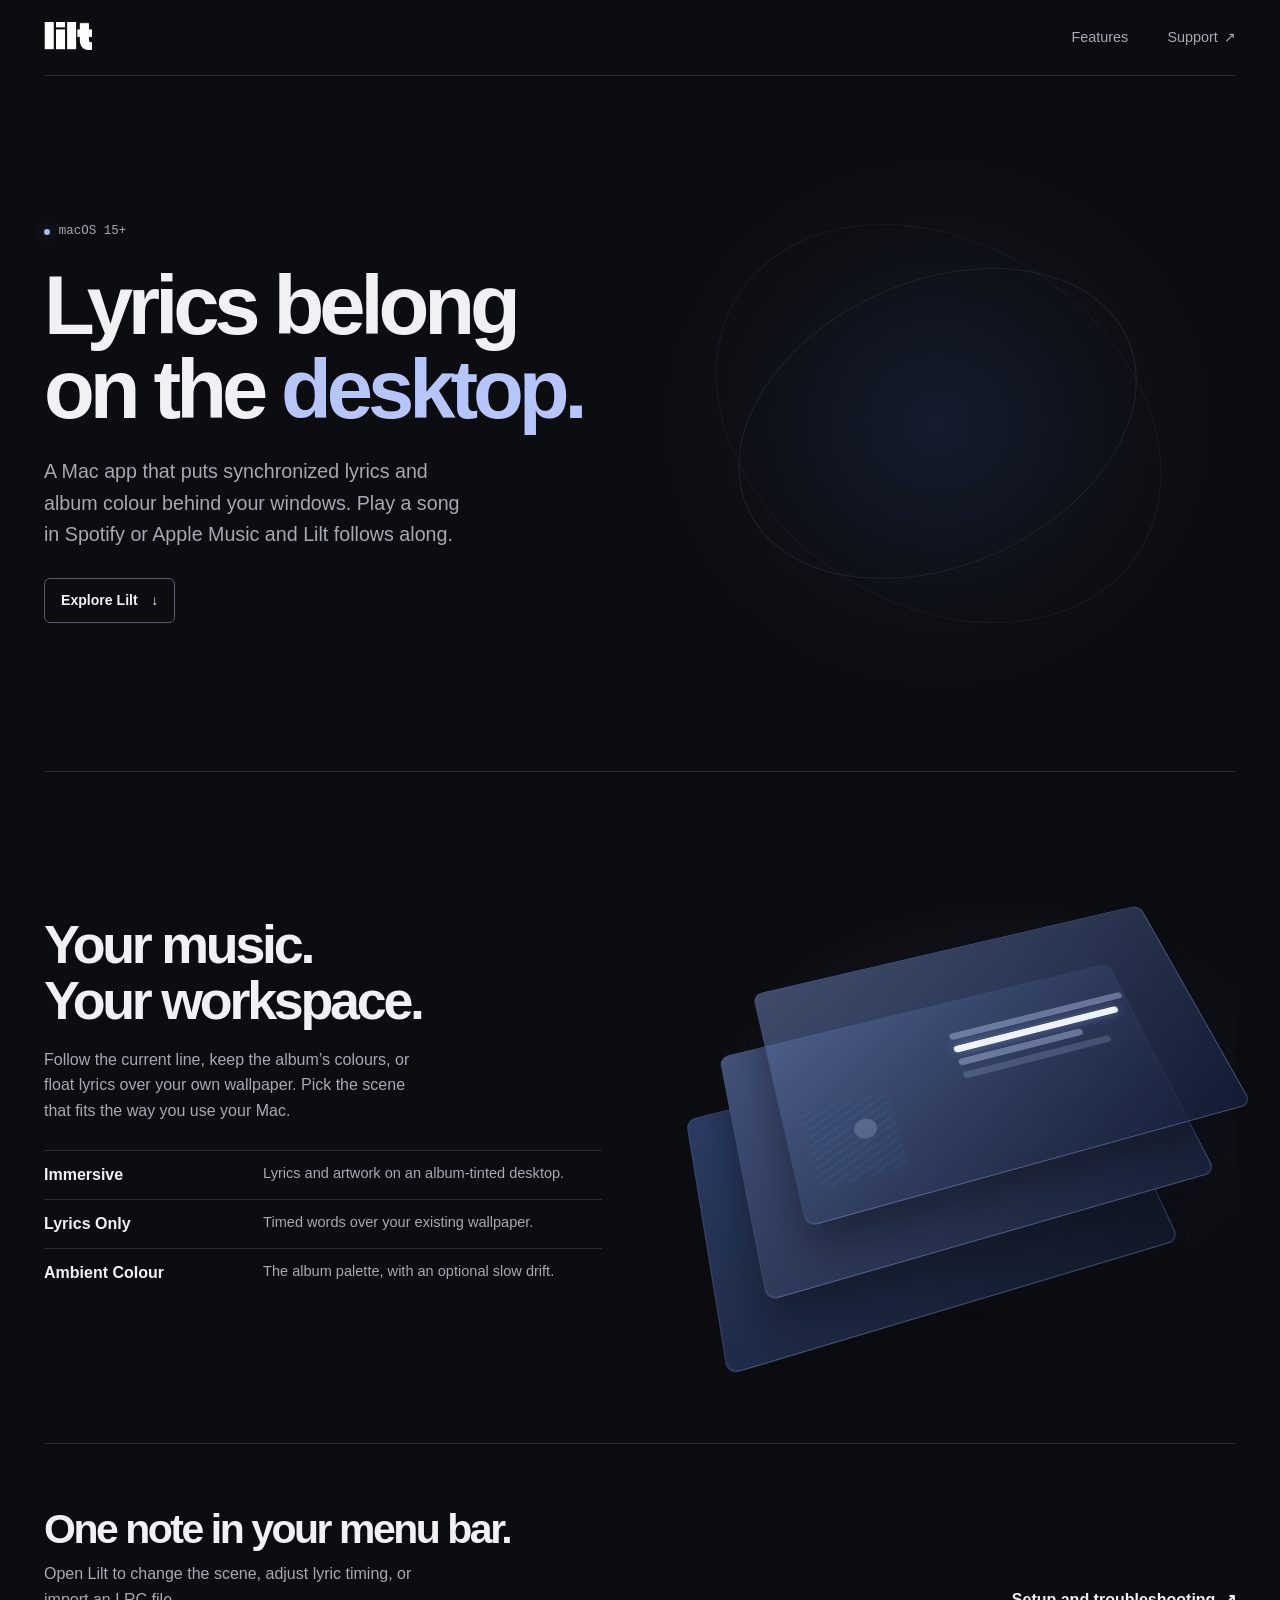
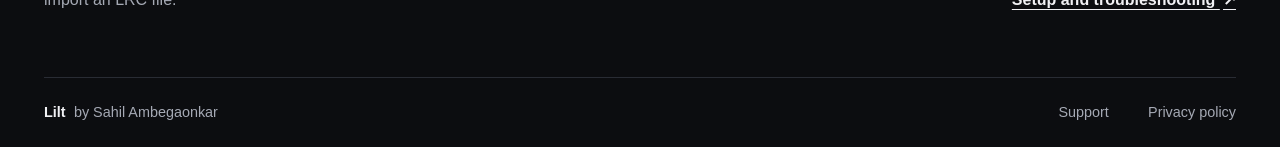
==== commit dc9964eb: "Keep Pages assets in sync and bound hero rendering" ====
--- a/index.html
+++ b/index.html
@@ -7,8 +7,8 @@
   <meta name="theme-color" content="#0c0d10">
   <title>Lilt — Lyrics on your desktop</title>
   <link rel="icon" href="assets/lilt.png">
-  <link rel="stylesheet" href="assets/site.css">
-  <script defer src="assets/scene.js"></script>
+  <link rel="stylesheet" href="assets/lilt-layout.css">
+  <script defer src="assets/lilt-sculpture.js"></script>
 </head>
 <body>
   <a class="skip" href="#main">Skip to content</a>
@@ -31,7 +31,7 @@
       <div class="sculpture" aria-hidden="true">
         <div class="orbit orbit-outer"></div><div class="orbit orbit-inner"></div>
         <div class="fallback-form"></div>
-        <canvas></canvas>
+        <canvas width="1" height="1" hidden></canvas>
       </div>
     </section>
 
--- a/assets/lilt-layout.css
+++ b/assets/lilt-layout.css
@@ -0,0 +1,117 @@
+:root {
+  color-scheme: dark;
+  --background: #0c0d10;
+  --ink: #f1f1f4;
+  --muted: #a5a9b4;
+  --line: #292c34;
+  --accent: #b6c6fc;
+  --sans: -apple-system, BlinkMacSystemFont, "Helvetica Neue", Arial, sans-serif;
+  --mono: ui-monospace, "SF Mono", Menlo, Consolas, monospace;
+}
+
+*, *::before, *::after { box-sizing: border-box; }
+html { scroll-behavior: smooth; }
+body { margin: 0; background: var(--background); color: var(--ink); font: 1rem/1.6 var(--sans); }
+img { display: block; max-width: 100%; }
+a { color: inherit; text-underline-offset: .24em; }
+a:hover { color: var(--accent); }
+:focus-visible { outline: 2px solid var(--accent); outline-offset: 5px; }
+.skip { position: absolute; z-index: 2; top: 12px; left: 12px; transform: translateY(-180%); background: var(--ink); color: var(--background); padding: .6rem 1rem; }
+.skip:focus { transform: none; color: var(--background); }
+.wrap { width: min(calc(100% - 88px), 1230px); margin-inline: auto; }
+
+.site-header, .site-footer { display: flex; align-items: center; justify-content: space-between; gap: 1.2rem; }
+.site-header { min-height: 76px; border-bottom: 1px solid var(--line); }
+.site-header nav, .site-footer nav { display: flex; align-items: center; gap: clamp(1.1rem, 3.3vw, 2.45rem); }
+.site-header nav a, .site-footer nav a { font-size: .9rem; text-decoration: none; color: var(--muted); }
+.site-header nav a:hover, .site-footer nav a:hover, .site-header [aria-current="page"] { color: var(--ink); }
+.site-header nav span { margin-left: .15em; }
+.wordmark { display: grid; place-items: center; width: 48px; height: 31px; overflow: hidden; mix-blend-mode: screen; }
+.wordmark img { width: 101px; height: 101px; max-width: none; margin: -35px -26.5px; filter: contrast(1.4); }
+
+.hero { position: relative; isolation: isolate; display: grid; align-items: center; grid-template-columns: 1fr 1fr; min-height: min(680px, calc(100svh - 76px)); padding-block: 3.8rem; }
+.hero-copy { position: relative; z-index: 1; }
+.platform { display: flex; align-items: center; gap: .55rem; margin: 0 0 1.45rem; color: var(--muted); font: .78rem/1.4 var(--mono); }
+.platform span { width: 6px; height: 6px; border-radius: 50%; background: #a6b9f1; box-shadow: 0 0 13px #8daaff65; }
+.hero h1, .article-title { margin: 0; font-size: clamp(3.25rem, 6.5vw, 6.5rem); font-weight: 660; letter-spacing: -.061em; line-height: 1.01; }
+.hero h1 em { color: var(--accent); font-style: normal; }
+.lede { color: var(--muted); font-size: clamp(1.04rem, 1.6vw, 1.23rem); margin: 1.5rem 0 1.7rem; max-width: 39ch; }
+.hero-link { display: inline-flex; gap: .85rem; align-items: center; color: var(--ink); border: 1px solid #565d71; border-radius: 6px; padding: .65rem 1rem; font-size: .88rem; font-weight: 620; text-decoration: none; }
+.hero-link:hover { background: #1a1e2b; border-color: #a6b9f1; }
+
+.sculpture { position: relative; contain: layout paint; aspect-ratio: 1.04; display: grid; place-items: center; min-width: 0; background: radial-gradient(ellipse at center, #293b6d52, #17213a23 46%, transparent 71%); }
+.sculpture canvas { position: absolute; inset: 0; width: 100%; height: 100%; filter: drop-shadow(0 15px 28px #060914a0); }
+.orbit { position: absolute; inset: 14% 15%; border: 1px solid #8499c828; border-radius: 50%; transform: rotate(-24deg) scaleY(.69); }
+.orbit-inner { inset: 8% 10%; border-color: #8499c819; transform: rotate(33deg) scaleY(.75); }
+.fallback-form { width: 64%; aspect-ratio: 1; border: clamp(18px, 4vw, 65px) solid #8093c6; border-left-color: #333f66; border-bottom-color: #4b5783; border-radius: 52% 48% 51% 49%; transform: rotate(-27deg) skewY(16deg); box-shadow: inset 0 4px 12px #0a1024, 0 8px 35px #4d66a249; }
+.is-rendered .fallback-form { visibility: hidden; }
+
+.features { display: grid; grid-template-columns: 1fr 1fr; align-items: center; gap: clamp(1.25rem, 6vw, 6rem); padding-block: clamp(3.5rem, 8.5vw, 7rem); border-top: 1px solid var(--line); scroll-margin-top: 1rem; }
+.features h2, .setup h2 { margin: 0; font-size: clamp(2.3rem, 4.2vw, 4.25rem); font-weight: 640; line-height: 1.04; letter-spacing: -.06em; }
+.feature-copy > p, .setup p { color: var(--muted); max-width: 43ch; margin: 1.1rem 0 1.65rem; }
+.feature-list { margin: 0; }
+.feature-list div { display: grid; grid-template-columns: minmax(7.4rem, .6fr) 1fr; gap: .5rem 1rem; padding-block: .7rem; border-top: 1px solid var(--line); }
+.feature-list dt { font-weight: 620; }
+.feature-list dd { margin: 0; color: var(--muted); font-size: .91rem; }
+.layers { --tilt: 0deg; position: relative; aspect-ratio: 1.23; perspective: 850px; background: radial-gradient(ellipse at 58% 49%, #28396554, transparent 67%); }
+.layer { position: absolute; inset: 20% 11%; display: grid; place-items: center; border-radius: 11px; border: 1px solid #7285b45c; transform: rotateX(calc(31deg - var(--tilt))) rotateZ(-17deg); box-shadow: 0 22px 38px #06081070; }
+.layer-back { background: linear-gradient(145deg, #2b3c65, #111827); translate: -8% 26%; }
+.layer-middle { background: linear-gradient(145deg, #43517a, #182138); translate: 0 2%; place-items: center start; padding-left: 12%; }
+.layer-art { width: 24%; aspect-ratio: 1; border-radius: 3px; background: radial-gradient(circle at 65% 40%, #a8b8dc 14%, transparent 15%), repeating-linear-gradient(-23deg, #2d4168 0 6px, #4e628b 7px 8px); }
+.layer-front { background: linear-gradient(145deg, #5e72a49c, #131d37dc); translate: 8% -22%; justify-items: end; padding-right: 12%; }
+.layer-lines { display: grid; width: 51%; gap: clamp(3px, .65vw, 9px); }
+.layer-lines i { height: clamp(3px, .65vw, 8px); background: #bac7ee6b; border-radius: 5px; }
+.layer-lines i:nth-child(2) { background: #edf2ff; width: 94%; box-shadow: 0 0 12px #a6bdff63; }
+.layer-lines i:nth-child(3) { width: 70%; }
+.layer-lines i:nth-child(4) { width: 83%; opacity: .48; }
+
+.setup { display: flex; justify-content: space-between; align-items: end; flex-wrap: wrap; gap: 1.25rem; border-top: 1px solid var(--line); padding-block: clamp(2.3rem, 5vw, 4rem); }
+.setup h2 { font-size: clamp(1.75rem, 3.2vw, 2.75rem); }
+.setup p { margin: .7rem 0 0; }
+.setup a { font-weight: 620; }
+.setup a span { margin-left: .2em; }
+.site-footer { padding-block: 1.45rem; border-top: 1px solid var(--line); }
+.site-footer p { margin: 0; font-weight: 690; font-size: .9rem; }
+.site-footer p span { color: var(--muted); font-weight: 400; margin-left: .3em; }
+
+.eyebrow { color: var(--muted); font: .75rem/1.5 var(--mono); letter-spacing: .065em; text-transform: uppercase; }
+.article-head { padding: clamp(3.25rem, 8vw, 7rem) 0 2.5rem; border-bottom: 1px solid var(--line); }
+.article-title { font-size: clamp(3.2rem, 7.4vw, 6.8rem); }
+.article-head .lede { max-width: 53ch; margin-bottom: 0; }
+.article-grid { display: grid; grid-template-columns: minmax(145px, .37fr) minmax(0, 1fr); gap: 2rem 5vw; padding-block: 3rem 4.5rem; }
+.contents { align-self: start; position: sticky; top: 1.5rem; }
+.contents p { margin-top: 0; }
+.contents ul { list-style: none; margin: 0; padding: 0; display: grid; gap: .55rem; }
+.contents a { color: var(--muted); font-size: .93rem; }
+.contents a:hover { color: var(--ink); }
+.prose { max-width: 68ch; }
+.prose section + section { margin-top: 2.5rem; padding-top: 1.65rem; border-top: 1px solid var(--line); }
+.prose section { scroll-margin-top: 1.5rem; }
+.prose h2 { margin: 0 0 .65rem; font-size: clamp(1.5rem, 2.65vw, 2.1rem); letter-spacing: -.045em; line-height: 1.12; }
+.prose p, .prose li { color: var(--muted); }
+.prose p { margin: .5rem 0 1rem; }
+.prose strong, .prose a { color: var(--ink); }
+.prose li + li { margin-top: .4rem; }
+.prose code, kbd { font: .86em var(--mono); overflow-wrap: anywhere; }
+kbd { border: 1px solid var(--line); border-radius: 3px; padding: .08em .34em; }
+.contact-address { overflow-wrap: anywhere; }
+
+@media (max-width: 950px) { .wrap { width: calc(100% - 60px); } }
+@media (max-width: 700px) {
+  .wrap { width: calc(100% - 36px); }
+  .site-header { min-height: 62px; }
+  .hero, .features, .article-grid { grid-template-columns: 1fr; }
+  .hero { padding-top: 3.5rem; padding-bottom: .9rem; min-height: auto; }
+  .hero h1 { font-size: clamp(3.02rem, 10.8vw, 5.2rem); }
+  .sculpture { width: min(100%, 480px); margin-inline: auto; }
+  .features { padding-bottom: 2.4rem; }
+  .layers { width: min(100%, 460px); margin-inline: auto; }
+  .article-grid { padding-top: 1.6rem; }
+  .contents { position: static; border-bottom: 1px solid var(--line); padding-bottom: 1.25rem; }
+  .contents ul { display: flex; flex-wrap: wrap; gap: .55rem 1rem; }
+}
+@media (max-width: 410px) {
+  .site-footer { align-items: start; flex-direction: column; }
+  .feature-list div { grid-template-columns: 1fr; gap: .1rem; }
+}
+@media (prefers-reduced-motion: reduce) { html { scroll-behavior: auto; } }
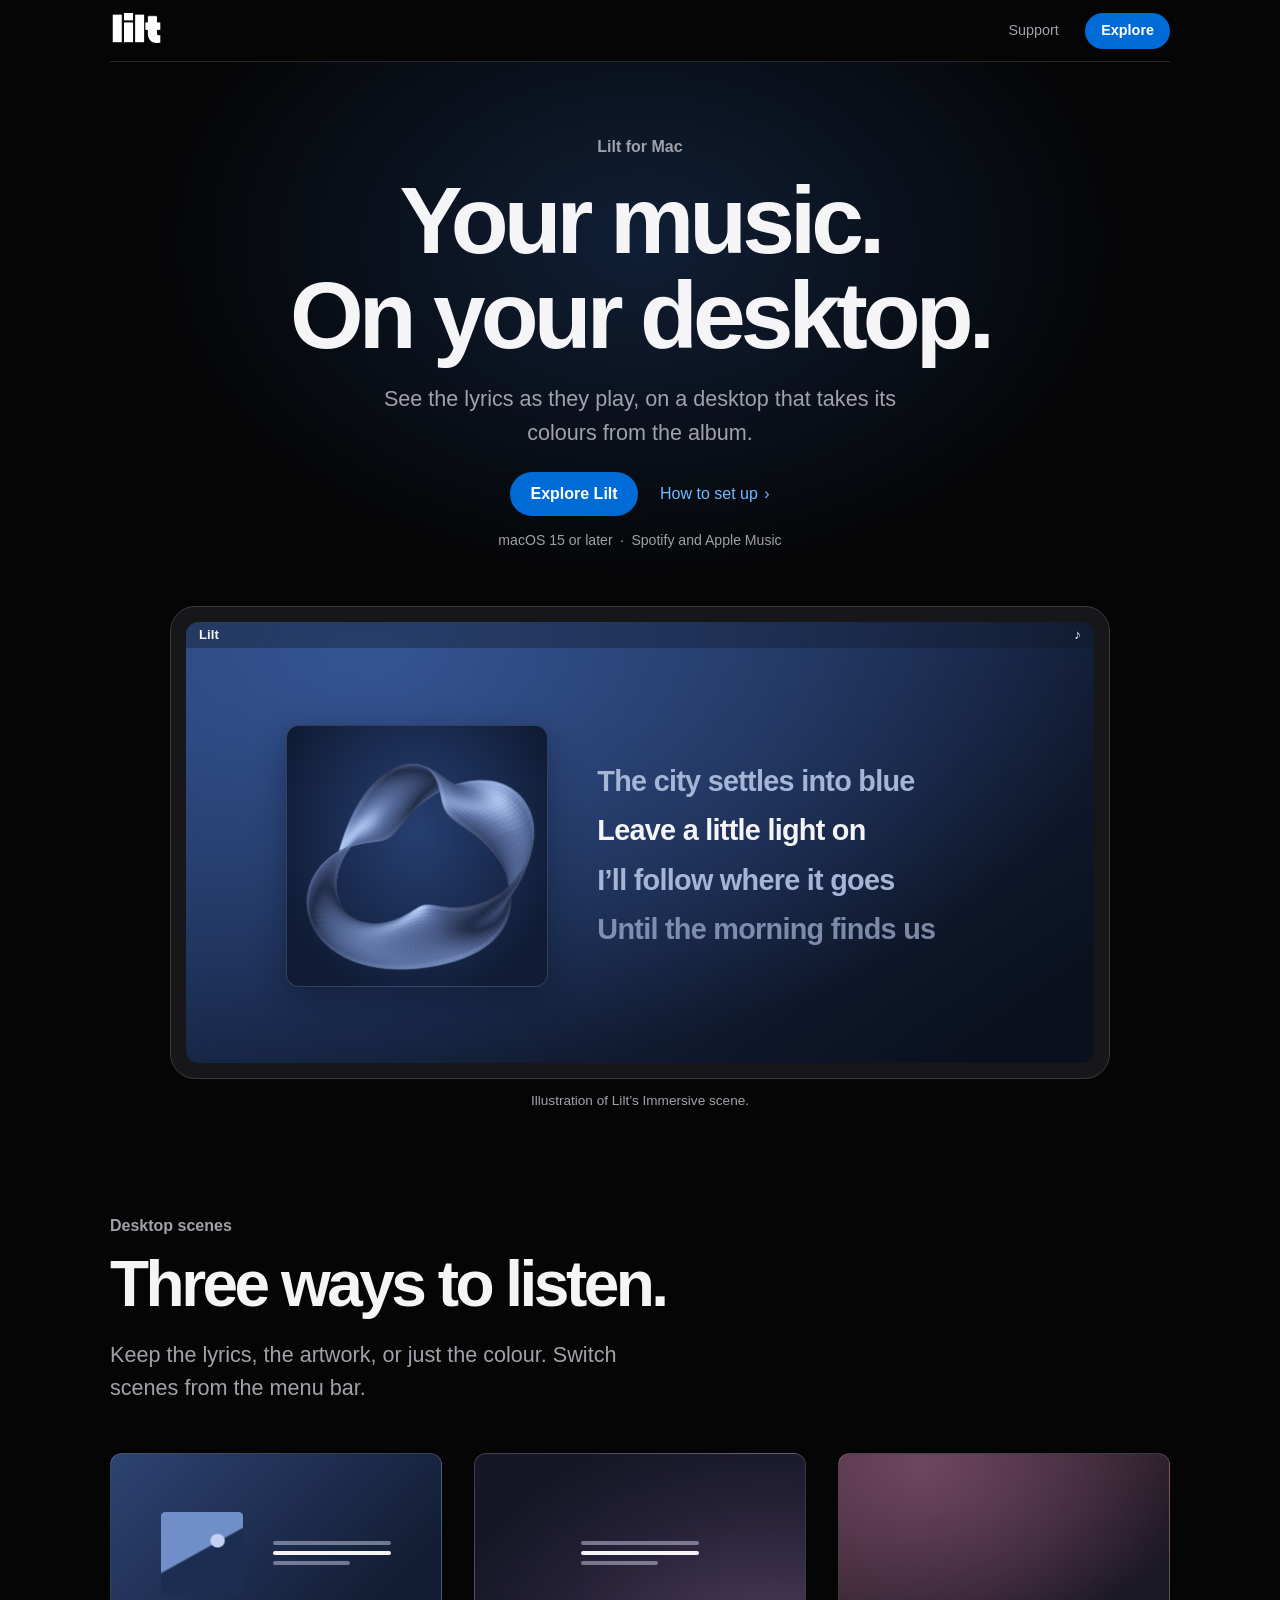
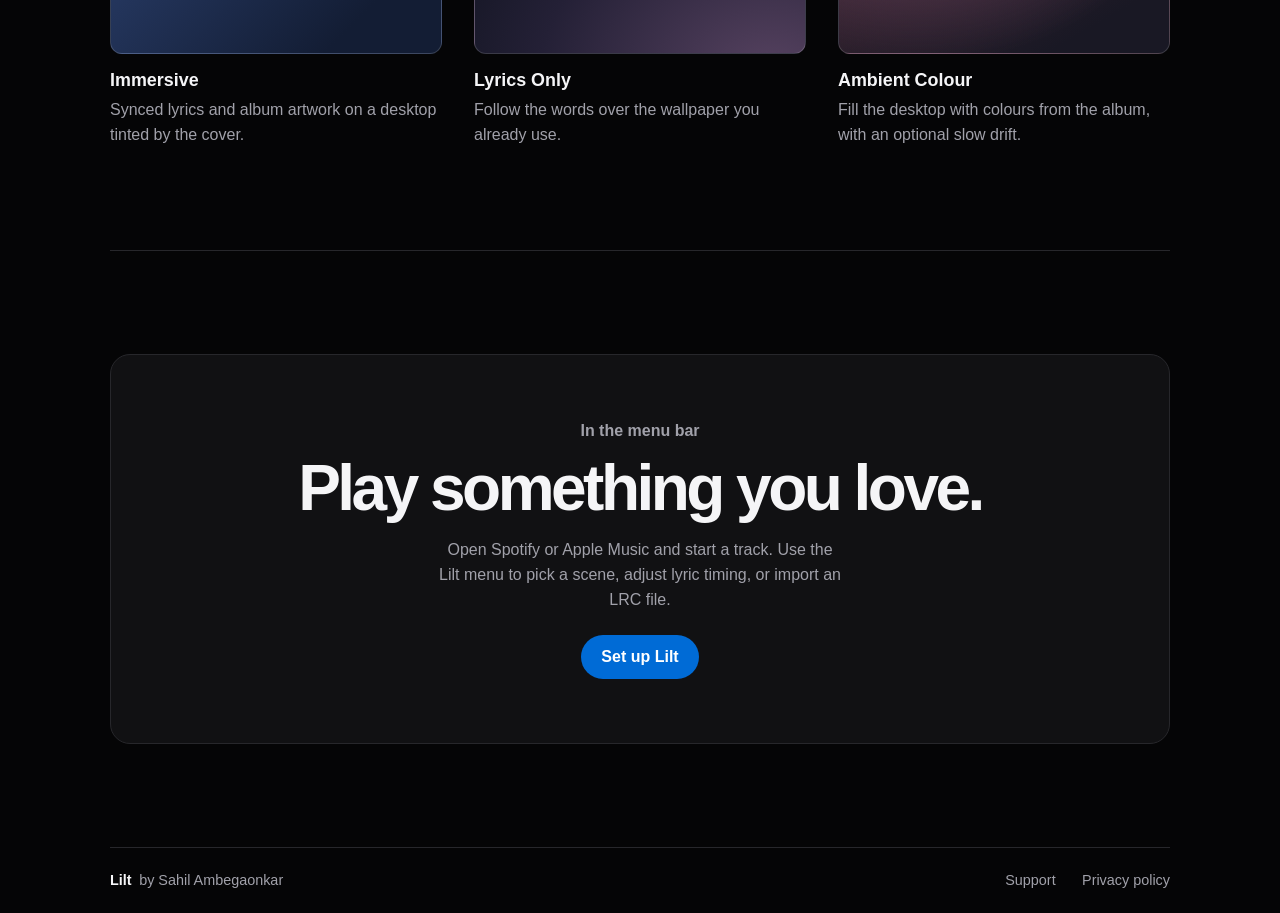
==== commit 4ee64ef1: "Redesign Lilt around a focused Mac product page" ====
--- a/index.html
+++ b/index.html
@@ -4,59 +4,87 @@
   <meta charset="utf-8">
   <meta name="viewport" content="width=device-width, initial-scale=1">
   <meta name="description" content="Lilt puts synced lyrics and album colours on your Mac desktop. Works with Spotify and Apple Music.">
-  <meta name="theme-color" content="#0c0d10">
+  <meta name="theme-color" content="#050506">
   <title>Lilt — Lyrics on your desktop</title>
   <link rel="icon" href="assets/lilt.png">
-  <link rel="stylesheet" href="assets/lilt-layout.css">
-  <script defer src="assets/lilt-sculpture.js"></script>
+  <link rel="stylesheet" href="assets/lilt-product.css">
+  <script defer src="assets/lilt-artwork.js"></script>
 </head>
-<body>
+<body id="top">
   <a class="skip" href="#main">Skip to content</a>
   <header class="site-header wrap">
-    <a class="wordmark" href="./" aria-label="Lilt home"><img src="assets/lilt.png" alt="Lilt" width="48" height="31"></a>
+    <a class="wordmark" href="#top" aria-label="Lilt home"><img src="assets/lilt.png" alt="Lilt" width="48" height="31"></a>
     <nav aria-label="Main navigation">
-      <a href="#features">Features</a>
-      <a href="support/">Support <span aria-hidden="true">↗</span></a>
+      <a href="support/">Support</a>
+      <a class="nav-button" href="#features">Explore</a>
     </nav>
   </header>
 
   <main id="main">
-    <section class="hero wrap" aria-labelledby="headline">
-      <div class="hero-copy">
-        <p class="platform"><span></span> macOS 15+</p>
-        <h1 id="headline">Lyrics belong<br> on the <em>desktop.</em></h1>
-        <p class="lede">A Mac app that puts synchronized lyrics and album colour behind your windows. Play a song in Spotify or Apple Music and Lilt follows along.</p>
-        <a class="hero-link" href="#features">Explore Lilt <span aria-hidden="true">↓</span></a>
+    <section class="hero" aria-labelledby="headline">
+      <div class="hero-copy wrap">
+        <p class="kicker">Lilt for Mac</p>
+        <h1 id="headline">Your music.<br>On your desktop.</h1>
+        <p class="lede">See the lyrics as they play, on a desktop that takes its colours from the album.</p>
+        <div class="actions">
+          <a class="button" href="#features">Explore Lilt</a>
+          <a class="text-link" href="support/#setup">How to set up <span aria-hidden="true">›</span></a>
+        </div>
+        <p class="compatibility">macOS 15 or later <span aria-hidden="true">·</span> Spotify and Apple Music</p>
       </div>
-      <div class="sculpture" aria-hidden="true">
-        <div class="orbit orbit-outer"></div><div class="orbit orbit-inner"></div>
-        <div class="fallback-form"></div>
-        <canvas width="1" height="1" hidden></canvas>
-      </div>
+
+      <figure class="showcase wrap">
+        <div class="display" aria-hidden="true">
+          <div class="desktop">
+            <div class="menubar"><span>Lilt</span><span>♪</span></div>
+            <div class="desktop-content">
+              <div class="sculpture">
+                <div class="fallback-form"></div>
+                <canvas width="1" height="1" hidden></canvas>
+              </div>
+              <div class="desktop-lyrics">
+                <span>The city settles into blue</span>
+                <strong>Leave a little light on</strong>
+                <span>I’ll follow where it goes</span>
+                <span>Until the morning finds us</span>
+              </div>
+            </div>
+          </div>
+        </div>
+        <figcaption>Illustration of Lilt’s Immersive scene.</figcaption>
+      </figure>
     </section>
 
     <section id="features" class="features wrap" aria-labelledby="features-title">
-      <div class="feature-copy">
-        <h2 id="features-title">Your music.<br>Your workspace.</h2>
-        <p>Follow the current line, keep the album’s colours, or float lyrics over your own wallpaper. Pick the scene that fits the way you use your Mac.</p>
-        <dl class="feature-list">
-          <div><dt>Immersive</dt><dd>Lyrics and artwork on an album-tinted desktop.</dd></div>
-          <div><dt>Lyrics Only</dt><dd>Timed words over your existing wallpaper.</dd></div>
-          <div><dt>Ambient Colour</dt><dd>The album palette, with an optional slow drift.</dd></div>
-        </dl>
-      </div>
-      <div class="layers" aria-hidden="true">
-        <div class="layer layer-back"></div>
-        <div class="layer layer-middle"><div class="layer-art"></div></div>
-        <div class="layer layer-front">
-          <div class="layer-lines"><i></i><i></i><i></i><i></i></div>
-        </div>
+      <p class="kicker">Desktop scenes</p>
+      <h2 id="features-title">Three ways to listen.</h2>
+      <p class="lede">Keep the lyrics, the artwork, or just the colour. Switch scenes from the menu bar.</p>
+      <div class="scene-grid">
+        <article>
+          <div class="scene scene-immersive" aria-hidden="true"><span class="scene-art"></span><span class="scene-lines"><i></i><i></i><i></i></span></div>
+          <h3>Immersive</h3>
+          <p>Synced lyrics and album artwork on a desktop tinted by the cover.</p>
+        </article>
+        <article>
+          <div class="scene scene-lyrics" aria-hidden="true"><span class="scene-lines"><i></i><i></i><i></i></span></div>
+          <h3>Lyrics Only</h3>
+          <p>Follow the words over the wallpaper you already use.</p>
+        </article>
+        <article>
+          <div class="scene scene-ambient" aria-hidden="true"></div>
+          <h3>Ambient Colour</h3>
+          <p>Fill the desktop with colours from the album, with an optional slow drift.</p>
+        </article>
       </div>
     </section>
 
     <section class="setup wrap" aria-labelledby="setup-title">
-      <div><h2 id="setup-title">One note in your menu bar.</h2><p>Open Lilt to change the scene, adjust lyric timing, or import an LRC file.</p></div>
-      <a href="support/">Setup and troubleshooting <span aria-hidden="true">↗</span></a>
+      <div class="setup-panel">
+        <p class="kicker">In the menu bar</p>
+        <h2 id="setup-title">Play something you love.</h2>
+        <p>Open Spotify or Apple Music and start a track. Use the Lilt menu to pick a scene, adjust lyric timing, or import an LRC file.</p>
+        <a class="button" href="support/#setup">Set up Lilt</a>
+      </div>
     </section>
   </main>
   <footer class="site-footer wrap">
--- a/assets/lilt-product.css
+++ b/assets/lilt-product.css
@@ -0,0 +1,148 @@
+:root {
+  color-scheme: dark;
+  --background: #050506;
+  --ink: #f5f5f7;
+  --muted: #a1a1aa;
+  --line: #27272b;
+  --accent: #72baff;
+  --blue: #006bd6;
+  --sans: -apple-system, BlinkMacSystemFont, "Helvetica Neue", Arial, sans-serif;
+  --mono: ui-monospace, Menlo, monospace;
+}
+
+*, *::before, *::after { box-sizing: border-box; }
+html { scroll-behavior: smooth; }
+body { margin: 0; background: var(--background); color: var(--ink); font: 1rem/1.55 var(--sans); }
+a { color: inherit; text-underline-offset: .22em; }
+a:hover { color: var(--accent); }
+:focus-visible { outline: 2px solid var(--accent); outline-offset: 4px; }
+.skip { position: fixed; z-index: 3; top: 8px; left: 8px; transform: translateY(-150%); background: var(--ink); color: var(--background); padding: .65rem 1rem; }
+.skip:focus { transform: none; color: var(--background); }
+.wrap { width: min(calc(100% - 48px), 1060px); margin-inline: auto; }
+
+.site-header, .site-footer { display: flex; align-items: center; justify-content: space-between; gap: 1rem; }
+.site-header { min-height: 62px; border-bottom: 1px solid var(--line); }
+.site-header nav, .site-footer nav { display: flex; gap: clamp(.8rem, 2.5vw, 1.65rem); align-items: center; }
+.site-header nav a, .site-footer nav a { font-size: .9rem; text-decoration: none; color: var(--muted); }
+.site-header nav a { display: inline-flex; align-items: center; min-height: 44px; }
+.site-header nav a:hover, .site-footer nav a:hover, .site-header [aria-current="page"] { color: var(--ink); }
+.wordmark { display: grid; place-items: center; width: 52px; height: 44px; overflow: hidden; mix-blend-mode: screen; }
+.wordmark img { width: 101px; height: 101px; max-width: none; margin: -28.5px -24.5px; filter: contrast(1.4); }
+
+.button, .site-header nav .nav-button {
+  display: inline-flex;
+  min-height: 44px;
+  align-items: center;
+  justify-content: center;
+  padding: .6rem 1.25rem;
+  border-radius: 999px;
+  background: var(--blue);
+  color: #fff;
+  text-decoration: none;
+  font-weight: 560;
+}
+.button:hover, .site-header nav .nav-button:hover { background: #1875d0; color: #fff; }
+.site-header nav .nav-button { min-height: 36px; padding: .35rem 1rem; }
+.text-link { display: inline-flex; min-height: 44px; align-items: center; gap: .4em; color: var(--accent); text-decoration: none; }
+.text-link:hover { text-decoration: underline; }
+
+.hero {
+  padding-top: clamp(3.4rem, 5.7vw, 5.25rem);
+  text-align: center;
+  background: radial-gradient(ellipse 490px 340px at 50% 180px, #101f36, transparent);
+}
+.kicker { margin: 0 0 .8rem; color: var(--muted); font-size: 1rem; font-weight: 620; }
+h1, h2, h3 { text-wrap: balance; }
+.hero h1, .article-title { margin: 0; font-size: clamp(3.1rem, 7.4vw, 6.05rem); font-weight: 680; letter-spacing: -.052em; line-height: 1.01; }
+.lede { max-width: 46ch; margin: 1.15rem 0 0; color: var(--muted); font-size: clamp(1.08rem, 2.1vw, 1.35rem); text-wrap: pretty; }
+.hero .lede { margin-inline: auto; }
+.actions { display: flex; flex-wrap: wrap; justify-content: center; gap: .4rem 1.4rem; margin-top: 1.45rem; }
+.compatibility { margin: .85rem 0 0; color: var(--muted); font-size: .88rem; }
+.compatibility span { padding-inline: .25em; }
+
+.showcase { width: min(calc(100% - 48px), 940px); margin: clamp(2.2rem, 4.2vw, 3.5rem) auto 0; }
+.display { border: 1px solid #3a3b42; border-radius: clamp(12px, 2.2vw, 25px); padding: clamp(6px, 1.25vw, 15px); background: #17171a; }
+.desktop {
+  overflow: hidden;
+  border-radius: clamp(6px, 1.25vw, 13px);
+  background: radial-gradient(ellipse at 20% 7%, #355492, transparent 73%), linear-gradient(145deg, #223867, #0a101d 92%);
+}
+.menubar { display: flex; justify-content: space-between; padding: .24em 1em; background: #1017255c; font-size: clamp(.58rem, 1.25vw, .82rem); font-weight: 620; }
+.desktop-content { display: grid; grid-template-columns: .66fr 1fr; align-items: center; gap: 7%; min-height: clamp(132px, 36vw, 415px); padding: 8% 11%; text-align: left; }
+.sculpture {
+  position: relative;
+  display: grid;
+  place-items: center;
+  aspect-ratio: 1;
+  min-width: 0;
+  contain: layout paint;
+  border: 1px solid #b8cbff32;
+  border-radius: 5%;
+  background: radial-gradient(ellipse at 50% 40%, #263f72, #101c35 80%);
+  box-shadow: 0 12px 32px #060b1955;
+}
+.sculpture canvas { position: absolute; inset: 0; width: 100%; height: 100%; }
+.fallback-form { width: 58%; aspect-ratio: 1; border: clamp(5px, 1.5vw, 18px) solid #a3b8e6; border-left-color: #465781; border-bottom-color: #697fae; border-radius: 50%; transform: rotate(-25deg) scaleY(.85); }
+.is-rendered .fallback-form { visibility: hidden; }
+.desktop-lyrics { display: grid; gap: .55em; font-size: clamp(.68rem, 2.6vw, 1.8rem); font-weight: 650; line-height: 1.17; letter-spacing: -.025em; }
+.desktop-lyrics span { color: #a5b5d6; }
+.desktop-lyrics span:last-child { opacity: .72; }
+.showcase figcaption { margin-top: .7rem; color: var(--muted); font-size: .85rem; }
+
+.features, .setup { padding-block: clamp(3.8rem, 8vw, 7.5rem); }
+.features { scroll-margin-top: 1rem; }
+.features h2, .setup h2 { margin: 0; font-size: clamp(2.25rem, 5vw, 4.2rem); font-weight: 670; line-height: 1.06; letter-spacing: -.055em; }
+.scene-grid { display: grid; grid-template-columns: repeat(3, minmax(0, 1fr)); gap: clamp(1rem, 3vw, 2rem); margin-top: clamp(1.6rem, 4vw, 3rem); }
+.scene { display: flex; align-items: center; justify-content: center; gap: 9%; aspect-ratio: 1.65; border: 1px solid #ffffff27; border-radius: 12px; overflow: hidden; }
+.scene-immersive { background: linear-gradient(135deg, #2d4373, #131d34 78%); }
+.scene-lyrics { background: radial-gradient(ellipse at 90% 110%, #564260, #242036 55%, #161726 80%); }
+.scene-ambient { background: radial-gradient(ellipse at 25% 5%, #6d4660, transparent 74%), linear-gradient(150deg, #472936, #191824 82%); }
+.scene-art { width: 25%; aspect-ratio: 1; border-radius: 5%; background: radial-gradient(ellipse at 69% 35%, #c2d1f5 8%, transparent 10%), linear-gradient(151deg, #708ec7 47%, #1b2e52 49%); }
+.scene-lines { width: 36%; display: grid; gap: 6px; }
+.scene-lines i { display: block; height: 4px; border-radius: 6px; background: #d4d8ee79; }
+.scene-lines i:nth-child(2) { background: #f5f5f7; }
+.scene-lines i:last-child { width: 65%; }
+.scene-grid h3 { margin: .85rem 0 .2rem; font-size: 1.12rem; }
+.scene-grid p, .setup p { margin: 0; color: var(--muted); }
+.setup { border-top: 1px solid var(--line); }
+.setup-panel { padding: clamp(2rem, 6vw, 4rem) 1rem; text-align: center; border: 1px solid var(--line); border-radius: 20px; background: #111113; }
+.setup-panel .kicker { margin-bottom: .7rem; }
+.setup-panel p:not(.kicker) { max-width: 49ch; margin: 1rem auto 1.4rem; text-wrap: pretty; }
+.site-footer { padding-block: 1.35rem; border-top: 1px solid var(--line); }
+.site-footer p { margin: 0; font-size: .9rem; font-weight: 630; }
+.site-footer p span { color: var(--muted); font-weight: 400; margin-left: .25em; }
+.eyebrow { color: var(--muted); font: .75rem/1.5 var(--sans); letter-spacing: .065em; text-transform: uppercase; }
+.article-head { padding: clamp(3.25rem, 8vw, 7rem) 0 2.5rem; border-bottom: 1px solid var(--line); }
+.article-title { font-size: clamp(3.2rem, 7.4vw, 6.8rem); }
+.article-head .lede { max-width: 53ch; margin-bottom: 0; }
+.article-grid { display: grid; grid-template-columns: minmax(145px, .37fr) minmax(0, 1fr); gap: 2rem 5vw; padding-block: 3rem 4.5rem; }
+.contents { align-self: start; position: sticky; top: 1.5rem; }
+.contents p { margin-top: 0; }
+.contents ul { list-style: none; margin: 0; padding: 0; display: grid; gap: .55rem; }
+.contents a { color: var(--muted); font-size: .93rem; }
+.contents a:hover { color: var(--ink); }
+.prose { max-width: 68ch; }
+.prose section + section { margin-top: 2.5rem; padding-top: 1.65rem; border-top: 1px solid var(--line); }
+.prose section { scroll-margin-top: 1.5rem; }
+.prose h2 { margin: 0 0 .65rem; font-size: clamp(1.5rem, 2.65vw, 2.1rem); letter-spacing: -.045em; line-height: 1.12; }
+.prose p, .prose li { color: var(--muted); }
+.prose p { margin: .5rem 0 1rem; }
+.prose strong, .prose a { color: var(--ink); }
+.prose li + li { margin-top: .4rem; }
+.prose code, kbd { font: .86em var(--sans); overflow-wrap: anywhere; }
+kbd { border: 1px solid var(--line); border-radius: 3px; padding: .08em .34em; }
+.contact-address { overflow-wrap: anywhere; }
+
+
+@media (max-width: 680px) {
+  .wrap, .showcase { width: calc(100% - 36px); }
+  .article-grid { grid-template-columns: 1fr; padding-top: 1.6rem; }
+  .contents { position: static; border-bottom: 1px solid var(--line); padding-bottom: 1.25rem; }
+  .contents ul { display: flex; flex-wrap: wrap; gap: .55rem 1rem; }
+  .scene-grid { grid-template-columns: 1fr; gap: 1.75rem; }
+  .scene { aspect-ratio: 2; }
+  .site-footer { align-items: start; flex-direction: column; }
+}
+@media (prefers-reduced-motion: reduce) {
+  html { scroll-behavior: auto; }
+}
